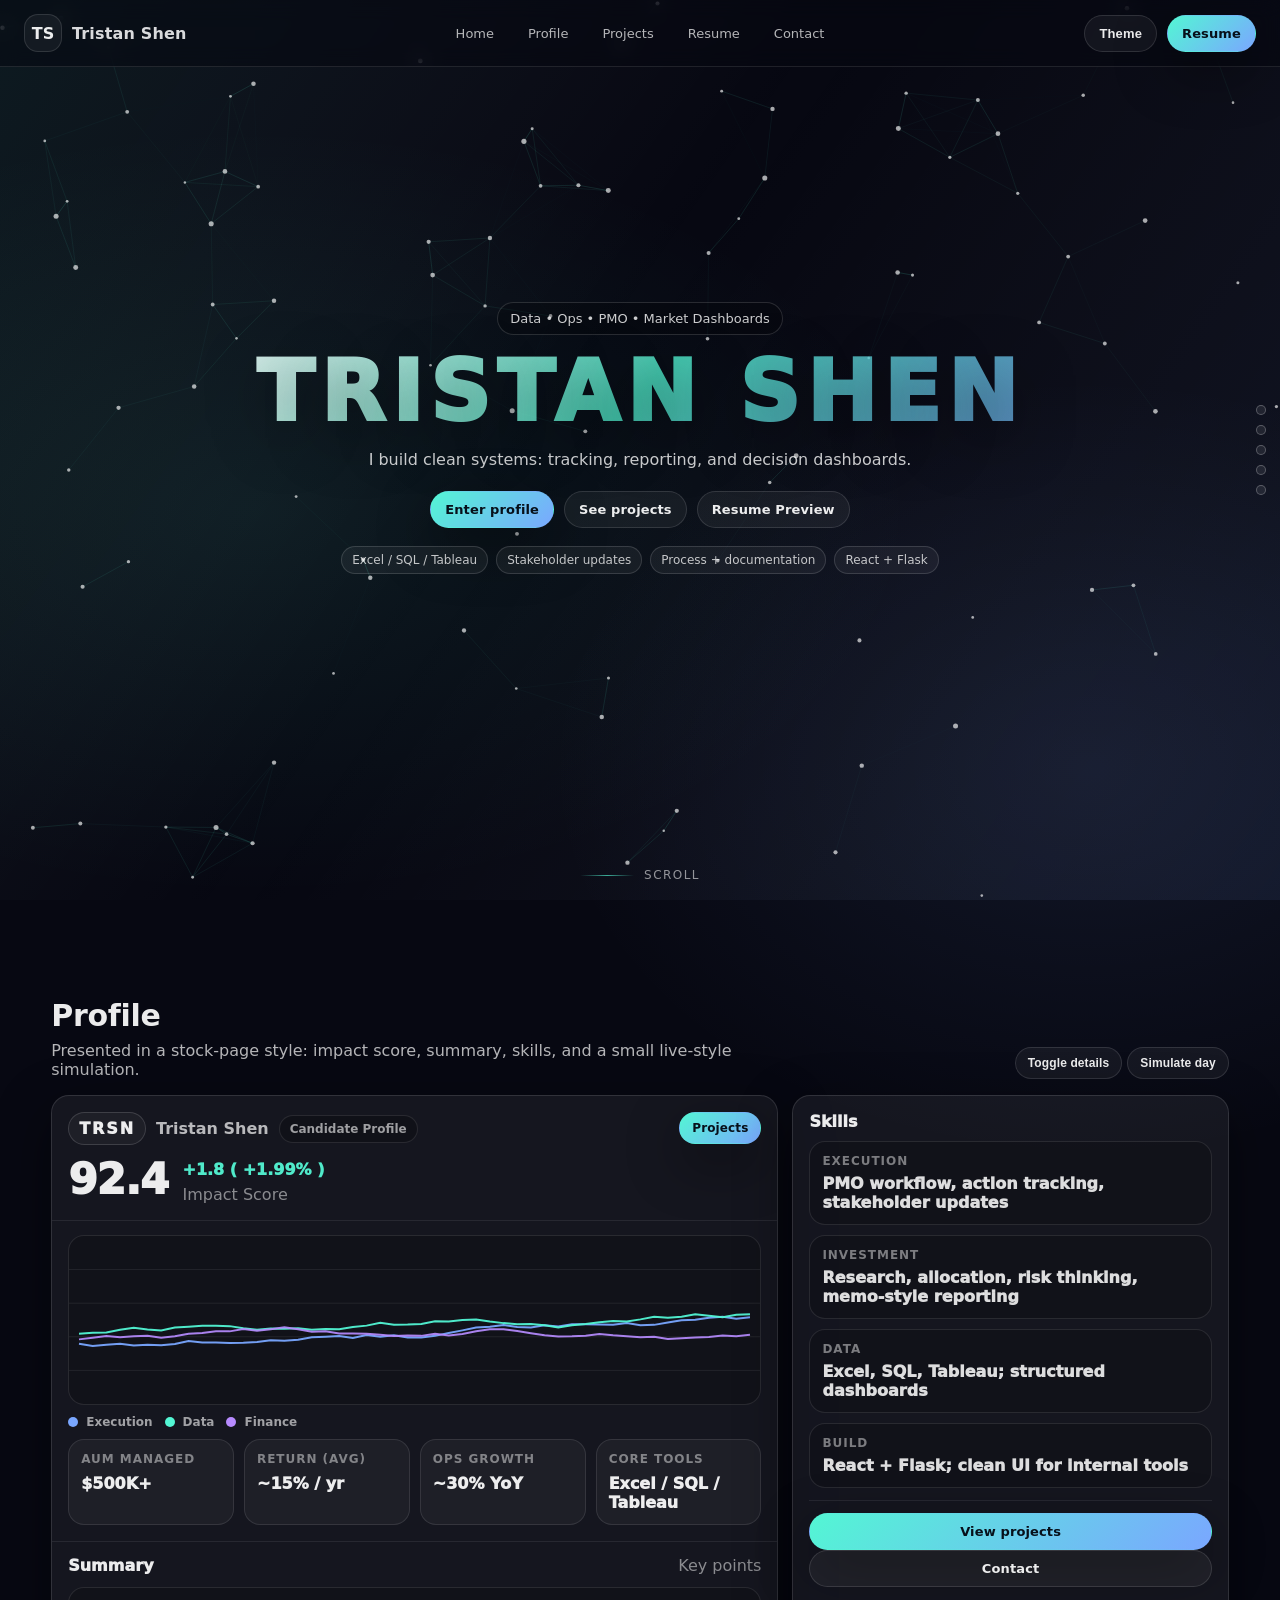
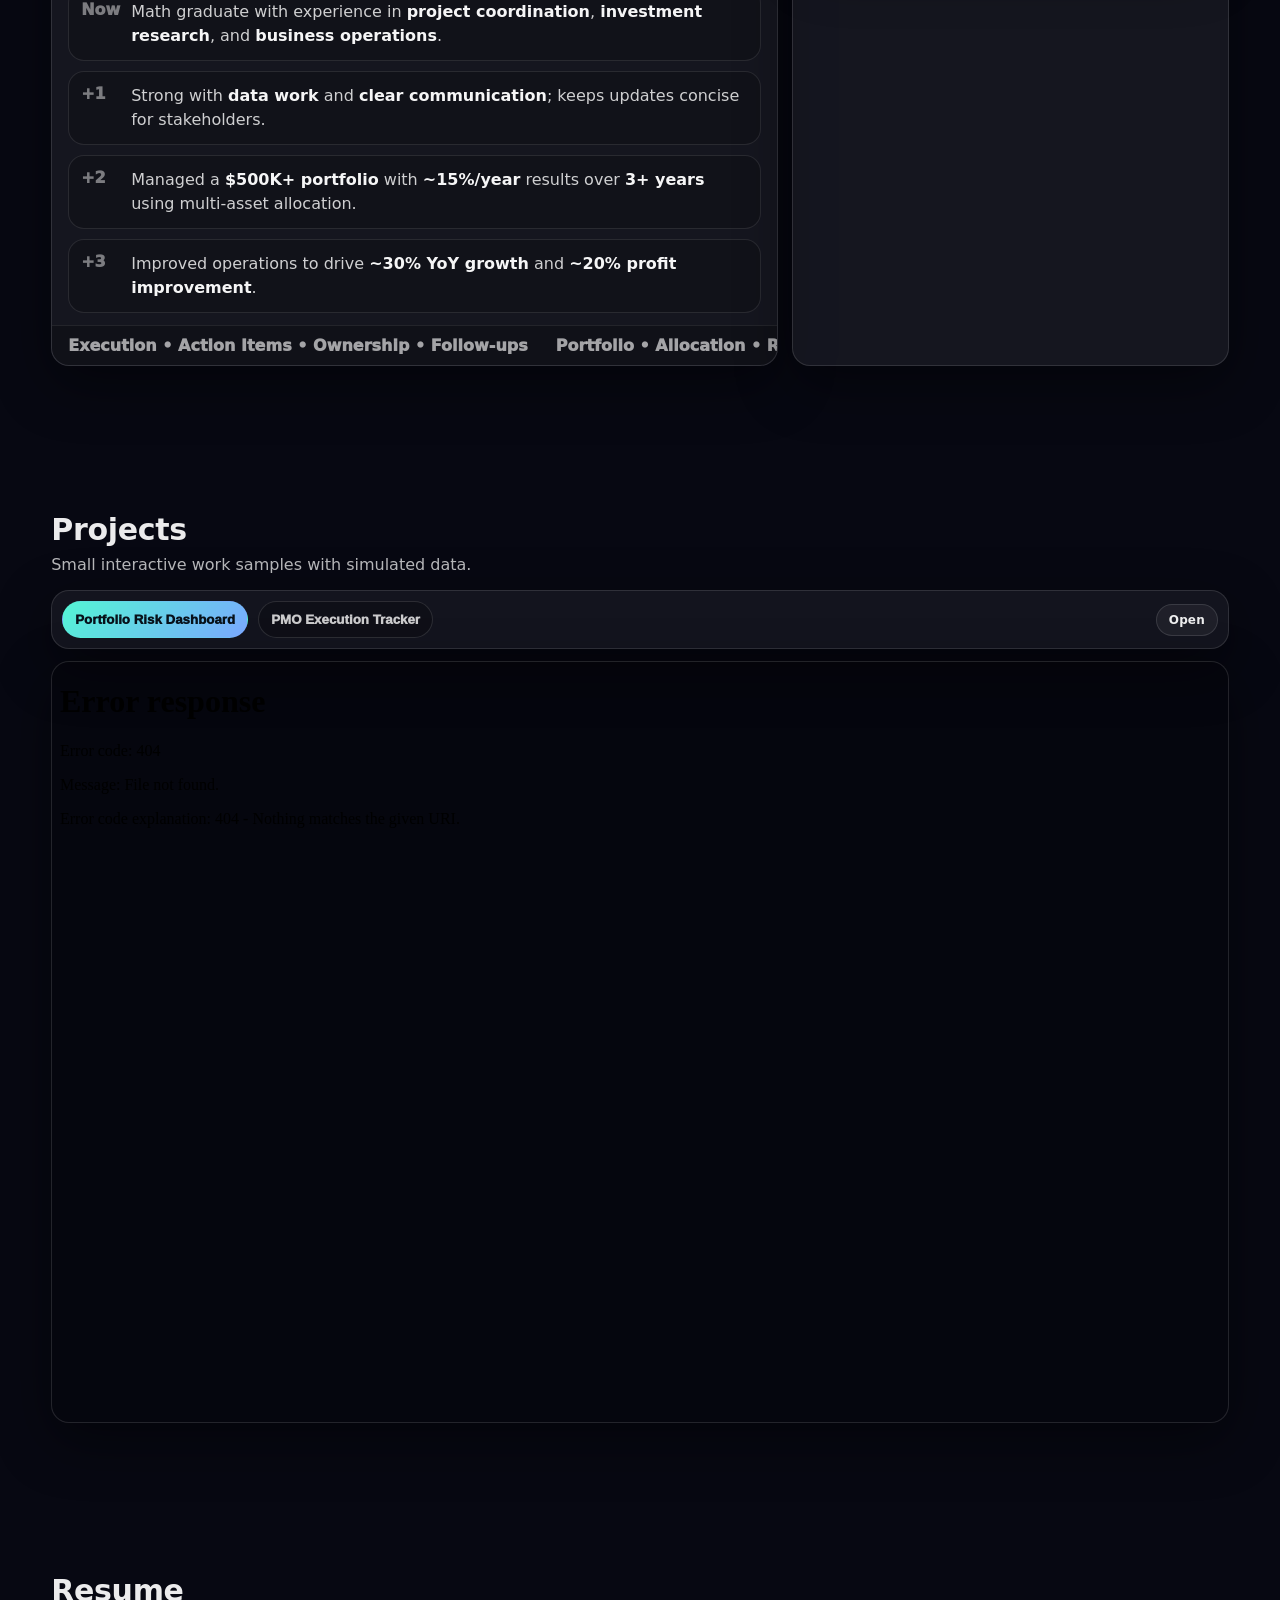
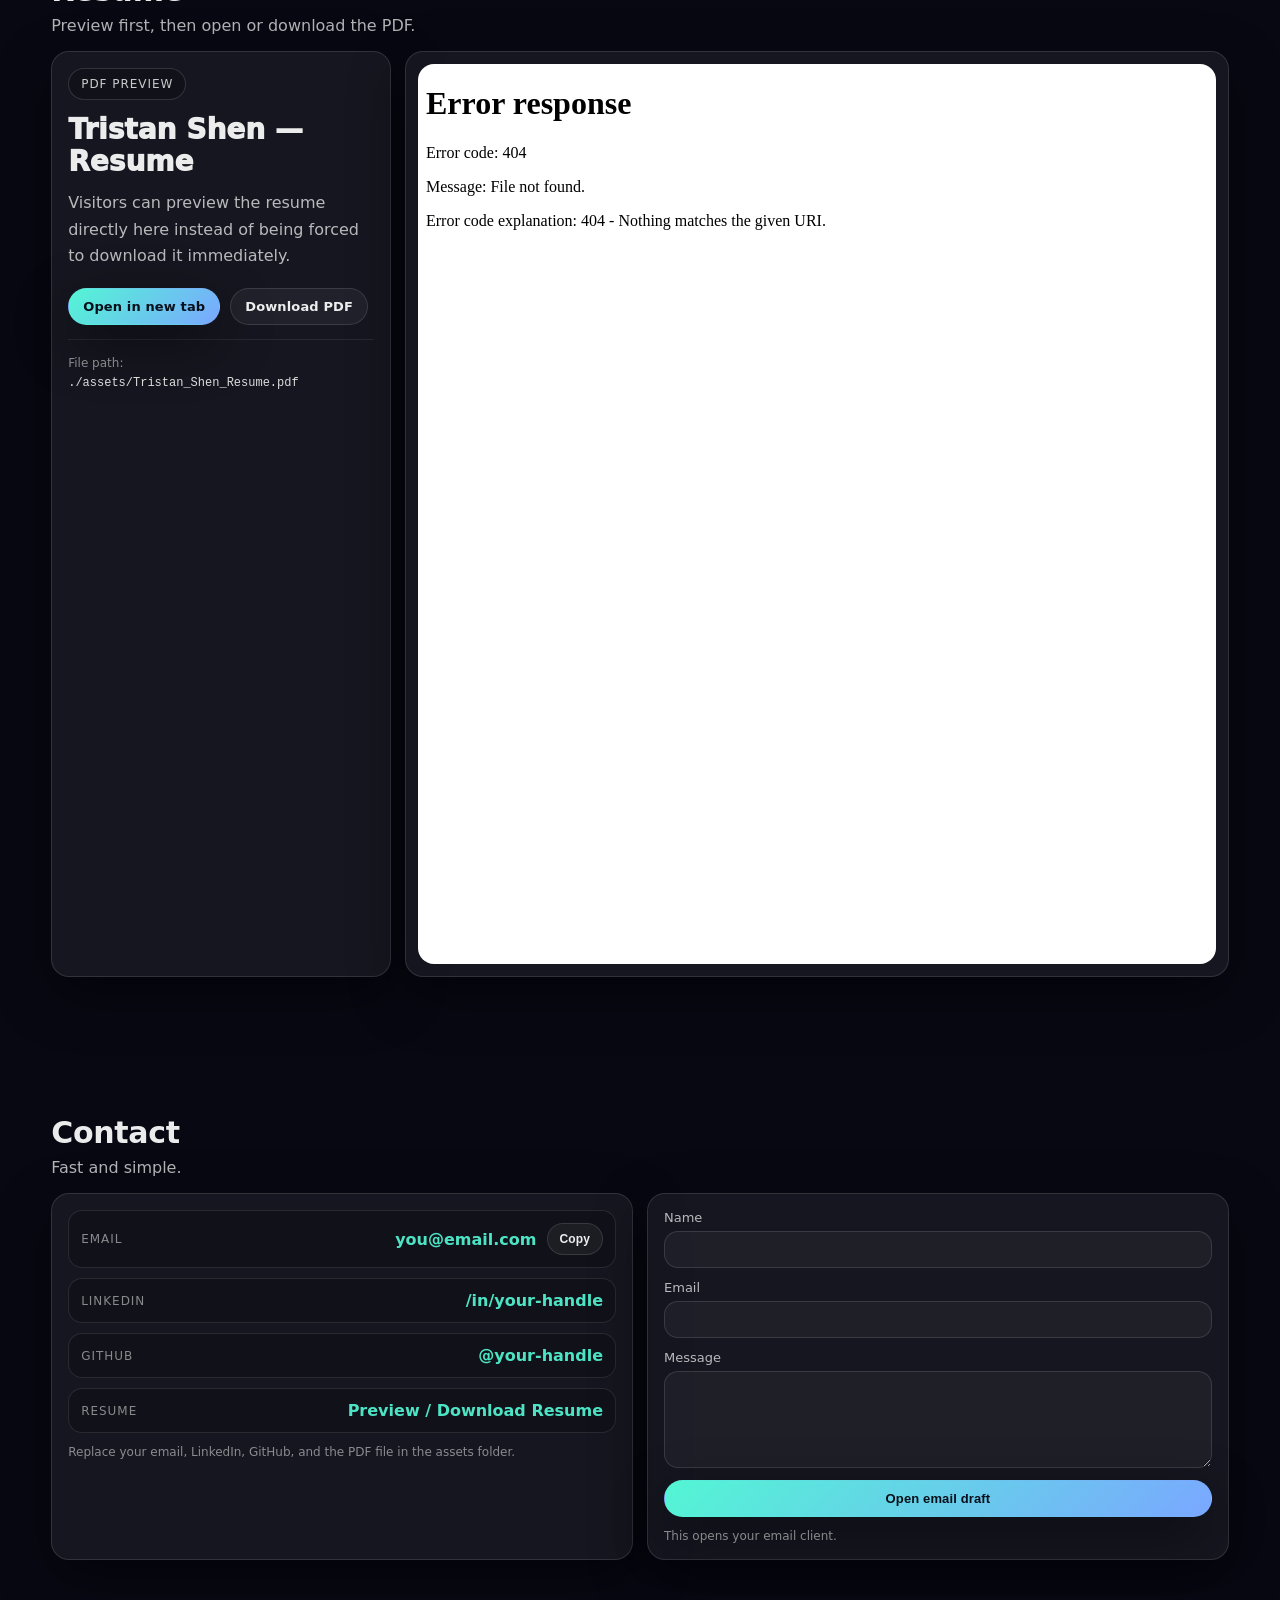
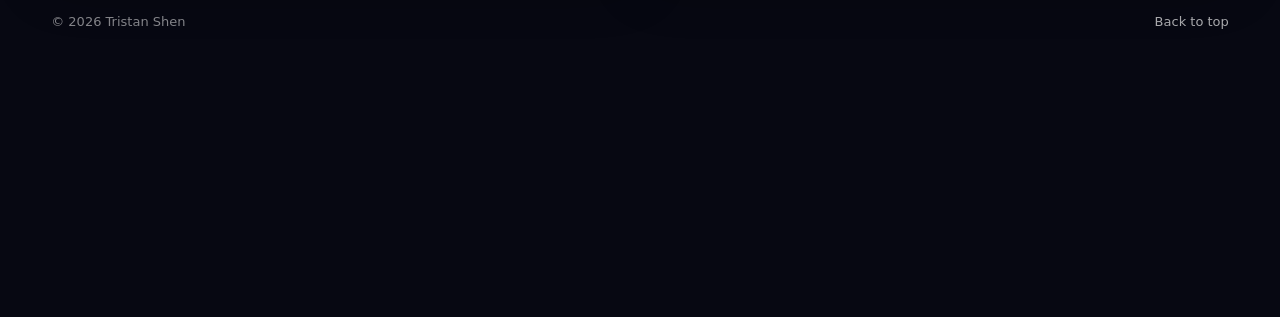
==== index.html @ 5a25eef8 "1" ====
<!doctype html>
<html lang="en">
  <head>
    <meta charset="UTF-8" />
    <meta name="viewport" content="width=device-width,initial-scale=1" />
    <meta
      name="description"
      content="Tristan Shen — Portfolio | Data, Ops, PMO, Market dashboards"
    />
    <title>Tristan Shen — Portfolio</title>
    <link rel="stylesheet" href="./styles.css" />
  </head>

  <body>
    <!-- Top nav -->
    <header class="nav">
      <div class="nav__left">
        <a class="nav__logo" href="#home" aria-label="Home">TS</a>
        <span class="nav__name">Tristan Shen</span>
      </div>

      <nav class="nav__links" aria-label="Primary">
        <a href="#home" class="nav__link">Home</a>
        <a href="#market" class="nav__link">Profile</a>
        <a href="#projects" class="nav__link">Projects</a>
        <a href="#resume" class="nav__link">Resume</a>
        <a href="#contact" class="nav__link">Contact</a>
      </nav>

      <div class="nav__right">
        <button class="btn btn--ghost" id="themeBtn" type="button">Theme</button>
        <a class="btn btn--solid" href="#resume">Resume</a>
      </div>
    </header>

    <!-- Floating page indicator -->
    <div class="pageDots" aria-hidden="true">
      <a class="dot" href="#home" title="Home"></a>
      <a class="dot" href="#market" title="Profile"></a>
      <a class="dot" href="#projects" title="Projects"></a>
      <a class="dot" href="#resume" title="Resume"></a>
      <a class="dot" href="#contact" title="Contact"></a>
    </div>

    <main>
      <!-- PAGE 1: Landing -->
      <section id="home" class="page page--hero">
        <canvas id="bg" class="bg" aria-hidden="true"></canvas>

        <div class="hero">
          <div class="hero__badge">
            Data • Ops • PMO • Market Dashboards
          </div>

          <h1 class="hero__title">
            TRISTAN SHEN
          </h1>

          <p class="hero__sub">
            I build clean systems: tracking, reporting, and decision dashboards.
          </p>

          <div class="hero__actions">
            <a class="btn btn--solid" href="#market">Enter profile</a>
            <a class="btn btn--ghost" href="#projects">See projects</a>
            <a class="btn btn--ghost" href="#resume">Resume Preview</a>
          </div>

          <div class="hero__chips">
            <span class="chip">Excel / SQL / Tableau</span>
            <span class="chip">Stakeholder updates</span>
            <span class="chip">Process + documentation</span>
            <span class="chip">React + Flask</span>
          </div>
        </div>

        <div class="scrollHint" aria-hidden="true">
          <span class="scrollHint__line"></span>
          <span class="scrollHint__text">Scroll</span>
        </div>
      </section>

      <!-- PAGE 2: Stock-style Profile -->
      <section id="market" class="page page--profile">
        <div class="container">
          <div class="pageHead">
            <div>
              <h2 class="pageHead__title">Profile</h2>
              <p class="pageHead__desc">
                Presented in a stock-page style: impact score, summary, skills, and a small live-style simulation.
              </p>
            </div>

            <div class="marketActions">
              <button class="btn btn--ghost btn--sm" id="toggleDetailsBtn" type="button">Toggle details</button>
              <button class="btn btn--ghost btn--sm" id="simulateBtn" type="button">Simulate day</button>
            </div>
          </div>

          <div class="quoteGrid">
            <!-- Left: quote block -->
            <div class="card panelLike">
              <div class="quoteHeader">
                <div>
                  <div class="tickerLine">
                    <span class="ticker">TRSN</span>
                    <span class="tickerName">Tristan Shen</span>
                    <span class="pill pill--soft">Candidate Profile</span>
                  </div>

                  <div class="priceRow">
                    <div class="priceMain" id="impactScore">92.4</div>
                    <div class="priceMeta">
                      <div class="chg good" id="impactChg">+1.8 ( +1.99% )</div>
                      <div class="muted2">Impact Score</div>
                    </div>
                  </div>
                </div>

                <div class="quoteActions">
                  <a class="btn btn--solid btn--sm" href="#projects">Projects</a>
                </div>
              </div>

              <div class="sparkWrap">
                <canvas id="spark" class="spark" aria-label="Impact chart"></canvas>
                <div class="sparkLegend">
                  <div class="legItem"><span class="legendDot dotA"></span> Execution</div>
                  <div class="legItem"><span class="legendDot dotB"></span> Data</div>
                  <div class="legItem"><span class="legendDot dotC"></span> Finance</div>
                </div>
              </div>

              <div class="fundGrid">
                <div class="fund">
                  <div class="fundK">AUM Managed</div>
                  <div class="fundV">$500K+</div>
                </div>
                <div class="fund">
                  <div class="fundK">Return (avg)</div>
                  <div class="fundV">~15% / yr</div>
                </div>
                <div class="fund">
                  <div class="fundK">Ops Growth</div>
                  <div class="fundV">~30% YoY</div>
                </div>
                <div class="fund">
                  <div class="fundK">Core Tools</div>
                  <div class="fundV">Excel / SQL / Tableau</div>
                </div>
              </div>

              <div class="newsBlock">
                <div class="newsTop">
                  <div class="newsTitle">Summary</div>
                  <div class="muted2">Key points</div>
                </div>

                <div class="newsList">
                  <div class="newsItem">
                    <div class="newsTime">Now</div>
                    <div class="newsText">
                      Math graduate with experience in <strong>project coordination</strong>, <strong>investment research</strong>,
                      and <strong>business operations</strong>.
                    </div>
                  </div>

                  <div class="newsItem">
                    <div class="newsTime">+1</div>
                    <div class="newsText">
                      Strong with <strong>data work</strong> and <strong>clear communication</strong>; keeps updates concise for stakeholders.
                    </div>
                  </div>

                  <div class="newsItem">
                    <div class="newsTime">+2</div>
                    <div class="newsText">
                      Managed a <strong>$500K+ portfolio</strong> with <strong>~15%/year</strong> results over <strong>3+ years</strong>
                      using multi-asset allocation.
                    </div>
                  </div>

                  <div class="newsItem">
                    <div class="newsTime">+3</div>
                    <div class="newsText">
                      Improved operations to drive <strong>~30% YoY growth</strong> and <strong>~20% profit improvement</strong>.
                    </div>
                  </div>
                </div>

                <div id="detailBox" class="detailBox">
                  <div class="detailTitle">Details</div>
                  <ul class="bullets">
                    <li>PMO: agendas, action items (owner + due date), follow-ups, milestone tracking.</li>
                    <li>Investment: reports + trend analysis, strategy execution, risk management.</li>
                    <li>Data: Excel/SQL/Tableau for clean reporting and decision support.</li>
                    <li>Tech: React + Flask dashboards with internal-tool UX patterns.</li>
                  </ul>
                </div>
              </div>

              <div class="tickerTape" aria-hidden="true">
                <div class="tape">
                  <span>Execution • Action Items • Ownership • Follow-ups</span>
                  <span>Portfolio • Allocation • Risk • Process</span>
                  <span>Excel • SQL • Tableau • Dashboards</span>
                  <span>Stakeholders • Clarity • Documentation</span>
                  <span>React • Flask • Internal Tools</span>
                </div>
              </div>
            </div>

            <!-- Right: skills -->
            <div class="card panelSide">
              <div class="sideTitle">Skills</div>

              <div class="skillCard">
                <div class="sideK">Execution</div>
                <div class="sideV">PMO workflow, action tracking, stakeholder updates</div>
              </div>

              <div class="skillCard">
                <div class="sideK">Investment</div>
                <div class="sideV">Research, allocation, risk thinking, memo-style reporting</div>
              </div>

              <div class="skillCard">
                <div class="sideK">Data</div>
                <div class="sideV">Excel, SQL, Tableau; structured dashboards</div>
              </div>

              <div class="skillCard">
                <div class="sideK">Build</div>
                <div class="sideV">React + Flask; clean UI for internal tools</div>
              </div>

              <div class="sideDivider"></div>

              <a class="btn btn--solid w100" href="#projects">View projects</a>
              <a class="btn btn--ghost w100" href="#contact">Contact</a>
            </div>
          </div>
        </div>
      </section>

      <!-- PAGE 3: Projects with old tab iframe style -->
      <section id="projects" class="page page--projects">
        <div class="container">
          <div class="pageHead">
            <div>
              <h2 class="pageHead__title">Projects</h2>
              <p class="pageHead__desc">
                Small interactive work samples with simulated data.
              </p>
            </div>
          </div>

          <div class="projTabs">
            <button class="tab is-active" data-src="./projects/risk-dashboard/index.html" type="button">
              Portfolio Risk Dashboard
            </button>

            <button class="tab" data-src="./projects/Pmo-tracker/index.html" type="button">
              PMO Execution Tracker
            </button>

            <div class="projRight">
              <a
                class="btn btn--ghost btn--sm"
                id="openNewBtn"
                href="./projects/risk-dashboard/index.html"
                target="_blank"
                rel="noreferrer"
              >Open</a>
            </div>
          </div>

          <div class="projFrameWrap">
            <iframe
              id="projFrame"
              title="Project Preview"
              src="./projects/risk-dashboard/index.html"
              loading="lazy"
            ></iframe>
          </div>
        </div>
      </section>

      <!-- PAGE 4: Resume -->
      <section id="resume" class="page page--resume">
        <div class="container">
          <div class="pageHead">
            <div>
              <h2 class="pageHead__title">Resume</h2>
              <p class="pageHead__desc">
                Preview first, then open or download the PDF.
              </p>
            </div>
          </div>

          <div class="resumeGrid">
            <div class="card resumeIntro">
              <div class="resumeBadge">PDF Preview</div>
              <h3 class="resumeTitle">Tristan Shen — Resume</h3>
              <p class="resumeText">
                Visitors can preview the resume directly here instead of being forced to download it immediately.
              </p>

              <div class="resumeActions">
                <a class="btn btn--solid" href="./assets/Tristan_Shen_Resume.pdf" target="_blank" rel="noreferrer">
                  Open in new tab
                </a>
                <a class="btn btn--ghost" href="./assets/Tristan_Shen_Resume.pdf" download>
                  Download PDF
                </a>
              </div>

              <div class="resumeMeta">
                File path:
                <br />
                <code>./assets/Tristan_Shen_Resume.pdf</code>
              </div>
            </div>

            <div class="card resumeViewerCard">
              <iframe
                class="resumeViewer"
                src="./assets/Tristan_Shen_Resume.pdf"
                title="Resume Preview"
              ></iframe>
            </div>
          </div>
        </div>
      </section>

      <!-- PAGE 5: Contact -->
      <section id="contact" class="page page--contact">
        <div class="container">
          <div class="pageHead">
            <div>
              <h2 class="pageHead__title">Contact</h2>
              <p class="pageHead__desc">Fast and simple.</p>
            </div>
          </div>

          <div class="contactGrid">
            <div class="card contactCard">
              <div class="contactRow">
                <div class="contactKey">Email</div>
                <div class="contactValWrap">
                  <a class="contactVal" id="emailLink" href="mailto:you@email.com">you@email.com</a>
                  <button class="btn btn--ghost btn--sm" id="copyEmailBtn" type="button">Copy</button>
                </div>
              </div>

              <div class="contactRow">
                <div class="contactKey">LinkedIn</div>
                <a class="contactVal" href="https://www.linkedin.com/in/your-handle" target="_blank" rel="noopener">/in/your-handle</a>
              </div>

              <div class="contactRow">
                <div class="contactKey">GitHub</div>
                <a class="contactVal" href="https://github.com/your-handle" target="_blank" rel="noopener">@your-handle</a>
              </div>

              <div class="contactRow">
                <div class="contactKey">Resume</div>
                <a class="contactVal" href="#resume">Preview / Download Resume</a>
              </div>

              <div class="contactHint">
                Replace your email, LinkedIn, GitHub, and the PDF file in the assets folder.
              </div>
            </div>

            <div class="card contactCard">
              <form class="form" id="contactForm">
                <label class="label">
                  Name
                  <input class="input" id="c_name" name="name" autocomplete="name" required />
                </label>

                <label class="label">
                  Email
                  <input class="input" id="c_email" name="email" type="email" autocomplete="email" required />
                </label>

                <label class="label">
                  Message
                  <textarea class="input" id="c_msg" name="message" rows="5" required></textarea>
                </label>

                <button class="btn btn--solid" type="submit">Open email draft</button>
                <div class="fine">This opens your email client.</div>
              </form>
            </div>
          </div>

          <footer class="footer">
            <div>© <span id="year"></span> Tristan Shen</div>
            <a href="#home" class="footerLink">Back to top</a>
          </footer>
        </div>
      </section>
    </main>

    <script src="./script.js"></script>
  </body>
</html>
---- styles.css ----
:root{
  --bg:#070812;
  --panel:rgba(255,255,255,.06);
  --panel2:rgba(255,255,255,.045);
  --border:rgba(255,255,255,.12);
  --text:rgba(255,255,255,.92);
  --muted:rgba(255,255,255,.70);
  --muted2:rgba(255,255,255,.50);

  --a:#53f6d4;
  --a2:#7aa7ff;
  --warn:#ffcc66;
  --good:#53f6d4;
  --bad:#ff8c8c;

  --shadow: 0 18px 55px rgba(0,0,0,.45);
  --r: 18px;
}

*{ box-sizing:border-box; }
html{ scroll-behavior:smooth; }

body{
  margin:0;
  font-family: ui-sans-serif, system-ui, -apple-system, Segoe UI, Roboto, Helvetica, Arial;
  color:var(--text);
  background:
    radial-gradient(1200px 700px at 20% 10%, rgba(83,246,212,.08), transparent 55%),
    radial-gradient(900px 650px at 85% 15%, rgba(122,167,255,.09), transparent 60%),
    var(--bg);
}

.container{ width:min(1180px,92%); margin:0 auto; }
.muted{ color:var(--muted); }
.muted2{ color:var(--muted2); }
.w100{ width:100%; }

code{
  font-family: ui-monospace, SFMono-Regular, Menlo, Monaco, Consolas, "Liberation Mono", monospace;
  color: rgba(255,255,255,.85);
}

/* Nav */
.nav{
  position:fixed;
  top:0; left:0; right:0;
  z-index:100;
  background: rgba(7,8,18,.55);
  border-bottom:1px solid rgba(255,255,255,.10);
  backdrop-filter: blur(10px);
  padding: 12px 18px;
  display:flex;
  align-items:center;
  justify-content:space-between;
  gap:14px;
}

@media (min-width: 980px){
  .nav{ padding:14px 24px; }
}

.nav__left{
  display:flex;
  align-items:center;
  gap:10px;
  min-width:220px;
}

.nav__logo{
  width:38px;
  height:38px;
  border-radius:14px;
  display:grid;
  place-items:center;
  text-decoration:none;
  color:var(--text);
  border:1px solid var(--border);
  background: rgba(255,255,255,.05);
  font-weight:900;
}

.nav__name{
  font-weight:800;
  letter-spacing:.01em;
  color:rgba(255,255,255,.85);
}

.nav__links{
  display:none;
  gap:14px;
}

@media (min-width: 980px){
  .nav__links{ display:flex; }
}

.nav__link{
  text-decoration:none;
  font-size:13px;
  color:var(--muted);
  padding:8px 10px;
  border-radius:999px;
}

.nav__link:hover{
  background: rgba(255,255,255,.06);
  color:var(--text);
}

.nav__right{
  display:flex;
  align-items:center;
  justify-content:flex-end;
  gap:10px;
  min-width:220px;
}

/* Buttons */
.btn{
  display:inline-flex;
  align-items:center;
  justify-content:center;
  padding:10px 14px;
  border-radius:999px;
  border:1px solid transparent;
  text-decoration:none;
  font-weight:800;
  font-size:13px;
  letter-spacing:.01em;
  cursor:pointer;
}

.btn--solid{
  background: linear-gradient(135deg, var(--a), var(--a2));
  color:#07101a;
  box-shadow: var(--shadow);
}

.btn--solid:hover{ filter: brightness(1.03); }

.btn--ghost{
  background: rgba(255,255,255,.05);
  border:1px solid var(--border);
  color:var(--text);
}

.btn--ghost:hover{ background: rgba(255,255,255,.08); }

.btn--sm{
  padding:8px 12px;
  font-size:12px;
}

.iconBtn{
  width:34px;
  height:34px;
  border-radius:12px;
  border:1px solid var(--border);
  background: rgba(255,255,255,.05);
  color:var(--text);
  cursor:pointer;
}

.iconBtn:hover{ background: rgba(255,255,255,.08); }

/* Floating dots */
.pageDots{
  position:fixed;
  right:14px;
  top:50%;
  transform: translateY(-50%);
  display:flex;
  flex-direction:column;
  gap:10px;
  z-index:90;
}

.dot{
  width:10px;
  height:10px;
  border-radius:999px;
  border:1px solid rgba(255,255,255,.25);
  background: rgba(255,255,255,.08);
  display:block;
  text-decoration:none;
}

.dot:hover{
  background: rgba(83,246,212,.25);
  border-color: rgba(83,246,212,.55);
}

/* Generic page */
.page{
  min-height:100vh;
  padding-top:80px;
}

.card{
  background: var(--panel);
  border:1px solid var(--border);
  border-radius: var(--r);
  box-shadow: var(--shadow);
}

.card__top{
  display:flex;
  align-items:center;
  justify-content:space-between;
  gap:12px;
  padding:16px;
  border-bottom:1px solid rgba(255,255,255,.08);
}

.card__title{ font-weight:900; }
.card__muted{
  color:var(--muted2);
  font-size:12px;
  margin-top:2px;
}

/* HERO */
.page--hero{
  position:relative;
  display:grid;
  place-items:center;
  padding-top:0;
}

.bg{
  position:absolute;
  inset:0;
  width:100%;
  height:100%;
  display:block;
}

.hero{
  position:relative;
  z-index:2;
  width:min(980px, 92%);
  text-align:center;
  padding: 0 0 24px;
}

.hero__badge{
  display:inline-flex;
  padding:8px 12px;
  border-radius:999px;
  border:1px solid rgba(255,255,255,.14);
  background: rgba(0,0,0,.20);
  color: rgba(255,255,255,.80);
  font-size:13px;
}

.hero__title{
  margin:18px 0 0;
  font-size: clamp(46px, 7vw, 84px);
  line-height:0.95;
  letter-spacing:0.08em;
  font-weight:950;
  text-transform:uppercase;
  background: linear-gradient(
    135deg,
    rgba(255,255,255,.95),
    rgba(83,246,212,.80),
    rgba(122,167,255,.75)
  );
  -webkit-background-clip:text;
  background-clip:text;
  color:transparent;
  text-shadow: 0 18px 60px rgba(0,0,0,.35);
}

.hero__sub{
  margin:14px auto 0;
  max-width:60ch;
  color: rgba(255,255,255,.78);
  font-size:16px;
  line-height:1.6;
}

.hero__actions{
  margin-top:18px;
  display:flex;
  justify-content:center;
  gap:10px;
  flex-wrap:wrap;
}

.hero__chips{
  margin-top:18px;
  display:flex;
  justify-content:center;
  gap:8px;
  flex-wrap:wrap;
}

.chip{
  border:1px solid rgba(255,255,255,.14);
  background: rgba(255,255,255,.05);
  color: rgba(255,255,255,.75);
  padding:6px 10px;
  border-radius:999px;
  font-size:12px;
}

.scrollHint{
  position:absolute;
  bottom:18px;
  left:50%;
  transform: translateX(-50%);
  z-index:2;
  display:flex;
  align-items:center;
  gap:10px;
  opacity:.85;
}

.scrollHint__line{
  width:54px;
  height:1px;
  background: linear-gradient(90deg, transparent, rgba(83,246,212,.8), transparent);
  animation: pulse 1.6s ease-in-out infinite;
}

.scrollHint__text{
  font-size:12px;
  color: rgba(255,255,255,.65);
  letter-spacing:.12em;
  text-transform:uppercase;
}

@keyframes pulse{
  0%,100%{ opacity:.35; transform: scaleX(.9); }
  50%{ opacity:1; transform: scaleX(1.15); }
}

/* Page head */
.pageHead{
  display:flex;
  align-items:flex-end;
  justify-content:space-between;
  gap:16px;
  margin:18px 0 16px;
  flex-wrap:wrap;
}

.pageHead__title{
  margin:0;
  font-size:30px;
  letter-spacing:-.01em;
}

.pageHead__desc{
  margin:8px 0 0;
  color:var(--muted);
  max-width:70ch;
}

/* old market/profile section */
.page--profile{
  padding-bottom: 48px;
}

.quoteGrid{
  display:grid;
  grid-template-columns: 1.25fr .75fr;
  gap: 14px;
}

@media (max-width: 980px){
  .quoteGrid{ grid-template-columns: 1fr; }
}

.panelLike{
  overflow:hidden;
}

.panelSide{
  padding:16px;
}

.quoteHeader{
  padding: 16px;
  border-bottom: 1px solid rgba(255,255,255,.08);
  display:flex;
  justify-content:space-between;
  gap: 12px;
  flex-wrap:wrap;
}

.tickerLine{
  display:flex;
  align-items:center;
  gap: 10px;
  flex-wrap:wrap;
}

.ticker{
  font-weight: 990;
  letter-spacing: .12em;
  border: 1px solid rgba(255,255,255,.14);
  background: rgba(255,255,255,.04);
  padding: 6px 10px;
  border-radius: 999px;
}

.tickerName{
  color: rgba(255,255,255,.70);
  font-weight: 900;
}

.pill{
  padding: 6px 10px;
  border-radius: 999px;
  border: 1px solid rgba(255,255,255,.12);
  background: rgba(0,0,0,.20);
  color: rgba(255,255,255,.60);
  font-weight: 900;
  font-size: 12px;
}

.pill--soft{
  border-color: rgba(255,255,255,.10);
}

.priceRow{
  display:flex;
  align-items:flex-end;
  gap: 14px;
  margin-top: 10px;
  flex-wrap:wrap;
}

.priceMain{
  font-size: 42px;
  font-weight: 990;
  letter-spacing: -.02em;
}

.priceMeta{
  display:grid;
  gap: 6px;
}

.chg{
  font-weight: 990;
  font-variant-numeric: tabular-nums;
}

.chg.good{ color: rgba(83,246,212,.95); }
.chg.bad{ color: rgba(255,140,140,.95); }

.sparkWrap{
  padding: 14px 16px 10px;
  display:grid;
  gap: 10px;
}

.spark{
  width: 100%;
  height: 170px;
  border-radius: 16px;
  border: 1px solid rgba(255,255,255,.10);
  background: rgba(0,0,0,.18);
  display:block;
}

.sparkLegend{
  display:flex;
  gap: 12px;
  flex-wrap:wrap;
  color: rgba(255,255,255,.60);
  font-size: 12px;
  font-weight: 900;
}

.legItem{
  display:flex;
  align-items:center;
  gap: 8px;
}

.legendDot{
  width: 10px;
  height: 10px;
  border-radius: 999px;
  display:inline-block;
}

.dotA{ background: var(--a2); }
.dotB{ background: var(--a); }
.dotC{ background: #b78bff; }

.fundGrid{
  padding: 0 16px 16px;
  display:grid;
  grid-template-columns: repeat(4, 1fr);
  gap: 10px;
}

@media (max-width: 980px){
  .fundGrid{ grid-template-columns: 1fr 1fr; }
}

.fund{
  border-radius: 16px;
  border: 1px solid rgba(255,255,255,.10);
  background: rgba(255,255,255,.04);
  padding: 12px;
}

.fundK{
  color: rgba(255,255,255,.45);
  font-size: 12px;
  font-weight: 900;
  text-transform: uppercase;
  letter-spacing:.08em;
}

.fundV{
  margin-top: 8px;
  font-weight: 990;
}

.newsBlock{
  border-top: 1px solid rgba(255,255,255,.08);
  padding: 14px 16px 0;
}

.newsTop{
  display:flex;
  justify-content:space-between;
  gap: 10px;
  flex-wrap:wrap;
}

.newsTitle{
  font-weight: 990;
}

.newsList{
  display:grid;
  gap: 10px;
  margin-top: 12px;
  padding-bottom: 12px;
}

.newsItem{
  display:grid;
  grid-template-columns: 40px 1fr;
  gap: 10px;
  border-radius: 16px;
  border: 1px solid rgba(255,255,255,.10);
  background: rgba(0,0,0,.18);
  padding: 12px;
}

.newsTime{
  color: rgba(255,255,255,.45);
  font-weight: 990;
  font-variant-numeric: tabular-nums;
}

.newsText{
  color: rgba(255,255,255,.80);
  line-height: 1.5;
}

.newsText strong{ color: rgba(255,255,255,.96); }

.detailBox{
  display:none;
  margin: 0 0 12px;
  border-radius: 16px;
  border: 1px solid rgba(255,255,255,.10);
  background: rgba(255,255,255,.04);
  padding: 12px;
}

.detailBox.is-open{ display:block; }

.detailTitle{
  font-weight: 990;
  margin-bottom: 8px;
}

.bullets{
  margin: 0;
  padding-left: 18px;
}

.bullets li{
  margin: 8px 0;
  line-height: 1.45;
}

.tickerTape{
  border-top: 1px solid rgba(255,255,255,.08);
  background: rgba(0,0,0,.24);
  overflow:hidden;
}

.tape{
  display:flex;
  gap: 28px;
  white-space:nowrap;
  padding: 10px 16px;
  font-weight: 990;
  color: rgba(255,255,255,.62);
  animation: scroll 18s linear infinite;
}

@keyframes scroll{
  0%{ transform: translateX(0); }
  100%{ transform: translateX(-45%); }
}

/* skills side */
.sideTitle{
  font-weight: 990;
  margin-bottom: 10px;
}

.skillCard{
  border-radius: 16px;
  border: 1px solid rgba(255,255,255,.10);
  background: rgba(0,0,0,.18);
  padding: 12px;
  display:grid;
  gap: 6px;
  margin-bottom: 10px;
}

.sideK{
  color: rgba(255,255,255,.45);
  font-size: 12px;
  font-weight: 900;
  text-transform: uppercase;
  letter-spacing:.08em;
}

.sideV{
  font-weight: 950;
  color: rgba(255,255,255,.86);
}

.sideDivider{
  height: 1px;
  background: rgba(255,255,255,.08);
  margin: 12px 0;
}

/* old projects section */
.page--projects{
  padding-bottom: 52px;
}

.projTabs{
  display:flex;
  align-items:center;
  gap: 10px;
  flex-wrap:wrap;
  border-radius: var(--r);
  border: 1px solid rgba(255,255,255,.12);
  background: rgba(255,255,255,.05);
  box-shadow: var(--shadow);
  padding: 10px;
}

.tab{
  border: 1px solid rgba(255,255,255,.12);
  background: rgba(0,0,0,.22);
  color: rgba(255,255,255,.78);
  padding: 10px 12px;
  border-radius: 999px;
  font-weight: 990;
  cursor:pointer;
}

.tab:hover{ background: rgba(255,255,255,.06); }

.tab.is-active{
  background: linear-gradient(135deg, var(--a), var(--a2));
  color: #07111a;
  border-color: transparent;
}

.projRight{
  margin-left: auto;
}

.projFrameWrap{
  margin-top: 12px;
  border-radius: var(--r);
  border: 1px solid rgba(255,255,255,.12);
  background: rgba(0,0,0,.20);
  box-shadow: var(--shadow);
  overflow:hidden;
}

#projFrame{
  width: 100%;
  height: 760px;
  border: 0;
  display:block;
  background: transparent;
}

/* Resume */
.resumeGrid{
  display:grid;
  grid-template-columns: 340px 1fr;
  gap:14px;
  padding-bottom:40px;
}

@media (max-width: 980px){
  .resumeGrid{ grid-template-columns:1fr; }
}

.resumeIntro{
  padding:16px;
}

.resumeBadge{
  display:inline-flex;
  padding:8px 12px;
  border-radius:999px;
  border:1px solid rgba(255,255,255,.14);
  background: rgba(0,0,0,.18);
  color: rgba(255,255,255,.78);
  font-size:12px;
  letter-spacing:.08em;
  text-transform:uppercase;
}

.resumeTitle{
  margin:14px 0 0;
  font-size:28px;
  line-height:1.15;
  font-weight:950;
}

.resumeText{
  margin:12px 0 0;
  color:var(--muted);
  line-height:1.65;
}

.resumeActions{
  margin-top:18px;
  display:flex;
  flex-wrap:wrap;
  gap:10px;
}

.resumeMeta{
  margin-top:14px;
  padding-top:14px;
  border-top:1px solid rgba(255,255,255,.08);
  color:var(--muted2);
  font-size:12px;
  line-height:1.6;
}

.resumeViewerCard{
  padding:12px;
}

.resumeViewer{
  width:100%;
  height:900px;
  border:0;
  border-radius:16px;
  background:#fff;
  display:block;
}

@media (max-width: 980px){
  .resumeViewer{ height:700px; }
}

@media (max-width: 640px){
  .resumeViewer{ height:560px; }
}

/* Contact */
.contactGrid{
  display:grid;
  grid-template-columns: 1fr 1fr;
  gap:14px;
  padding-bottom:40px;
}

@media (max-width: 980px){
  .contactGrid{ grid-template-columns:1fr; }
}

.contactCard{ padding:16px; }

.contactRow{
  display:flex;
  justify-content:space-between;
  gap:12px;
  padding:12px;
  border-radius:14px;
  border:1px solid rgba(255,255,255,.10);
  background: rgba(0,0,0,.18);
  margin-bottom:10px;
  align-items:center;
  flex-wrap:wrap;
}

.contactKey{
  color:var(--muted2);
  font-size:12px;
  letter-spacing:.08em;
  text-transform:uppercase;
}

.contactVal{
  color: rgba(83,246,212,.92);
  text-decoration:none;
  font-weight:900;
}

.contactVal:hover{
  text-decoration:underline;
  text-underline-offset:4px;
}

.contactValWrap{
  display:flex;
  gap:10px;
  align-items:center;
  flex-wrap:wrap;
}

.contactHint{
  margin-top:12px;
  color:var(--muted2);
  font-size:12px;
}

.form{
  display:grid;
  gap:12px;
}

.label{
  display:grid;
  gap:6px;
  color:var(--muted);
  font-size:13px;
}

.input{
  width:100%;
  padding:10px 12px;
  border-radius:14px;
  border:1px solid rgba(255,255,255,.12);
  background: rgba(255,255,255,.04);
  color: rgba(255,255,255,.92);
  outline:none;
}

.input:focus{
  border-color: rgba(83,246,212,.55);
  box-shadow: 0 0 0 3px rgba(83,246,212,.14);
}

.fine{
  color:var(--muted2);
  font-size:12px;
}

/* Footer */
.footer{
  margin-top:14px;
  display:flex;
  align-items:center;
  justify-content:space-between;
  gap:12px;
  color:var(--muted2);
  font-size:13px;
  padding-bottom:28px;
}

.footerLink{
  color: rgba(255,255,255,.65);
  text-decoration:none;
}

.footerLink:hover{
  color: rgba(255,255,255,.9);
  text-decoration:underline;
  text-underline-offset:4px;
}

/* Accessibility */
@media (prefers-reduced-motion: reduce){
  *{ scroll-behavior:auto; }
  .scrollHint__line{ animation:none; }
  .tape{ animation:none; }
}
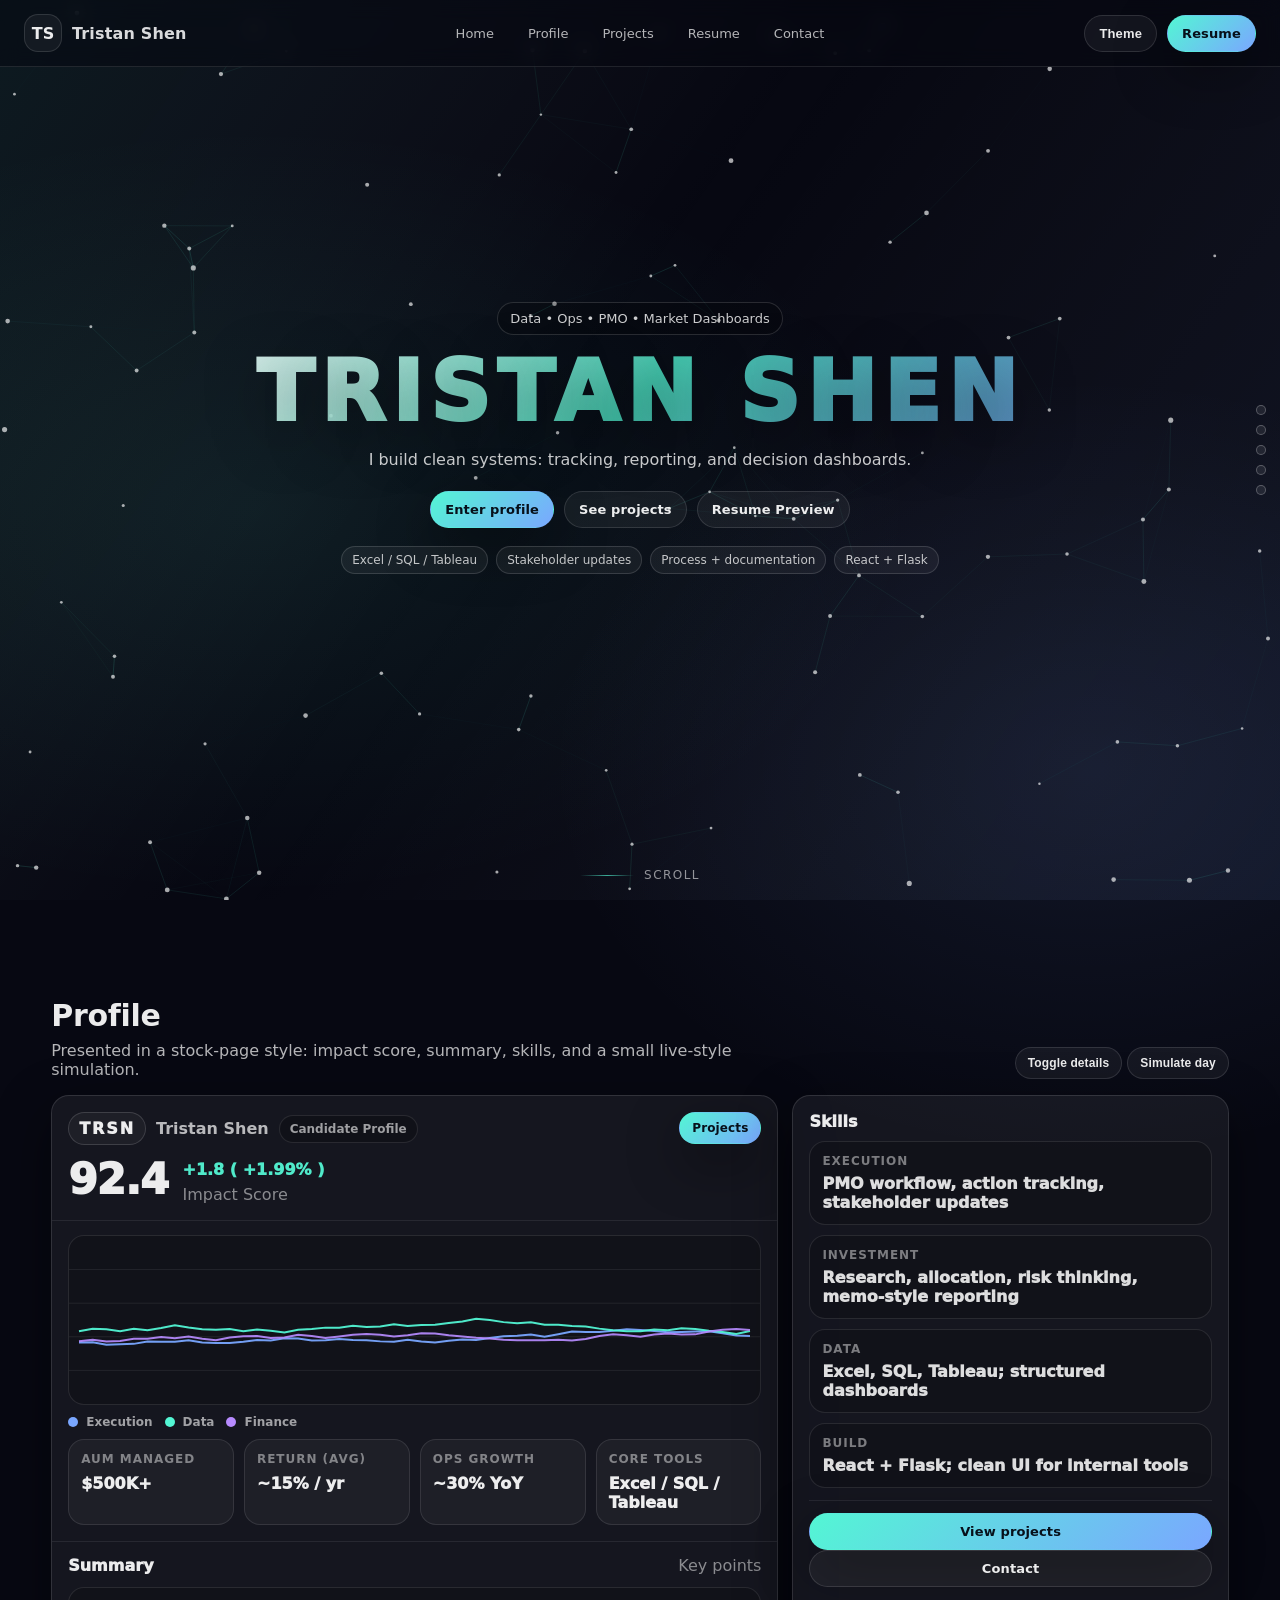
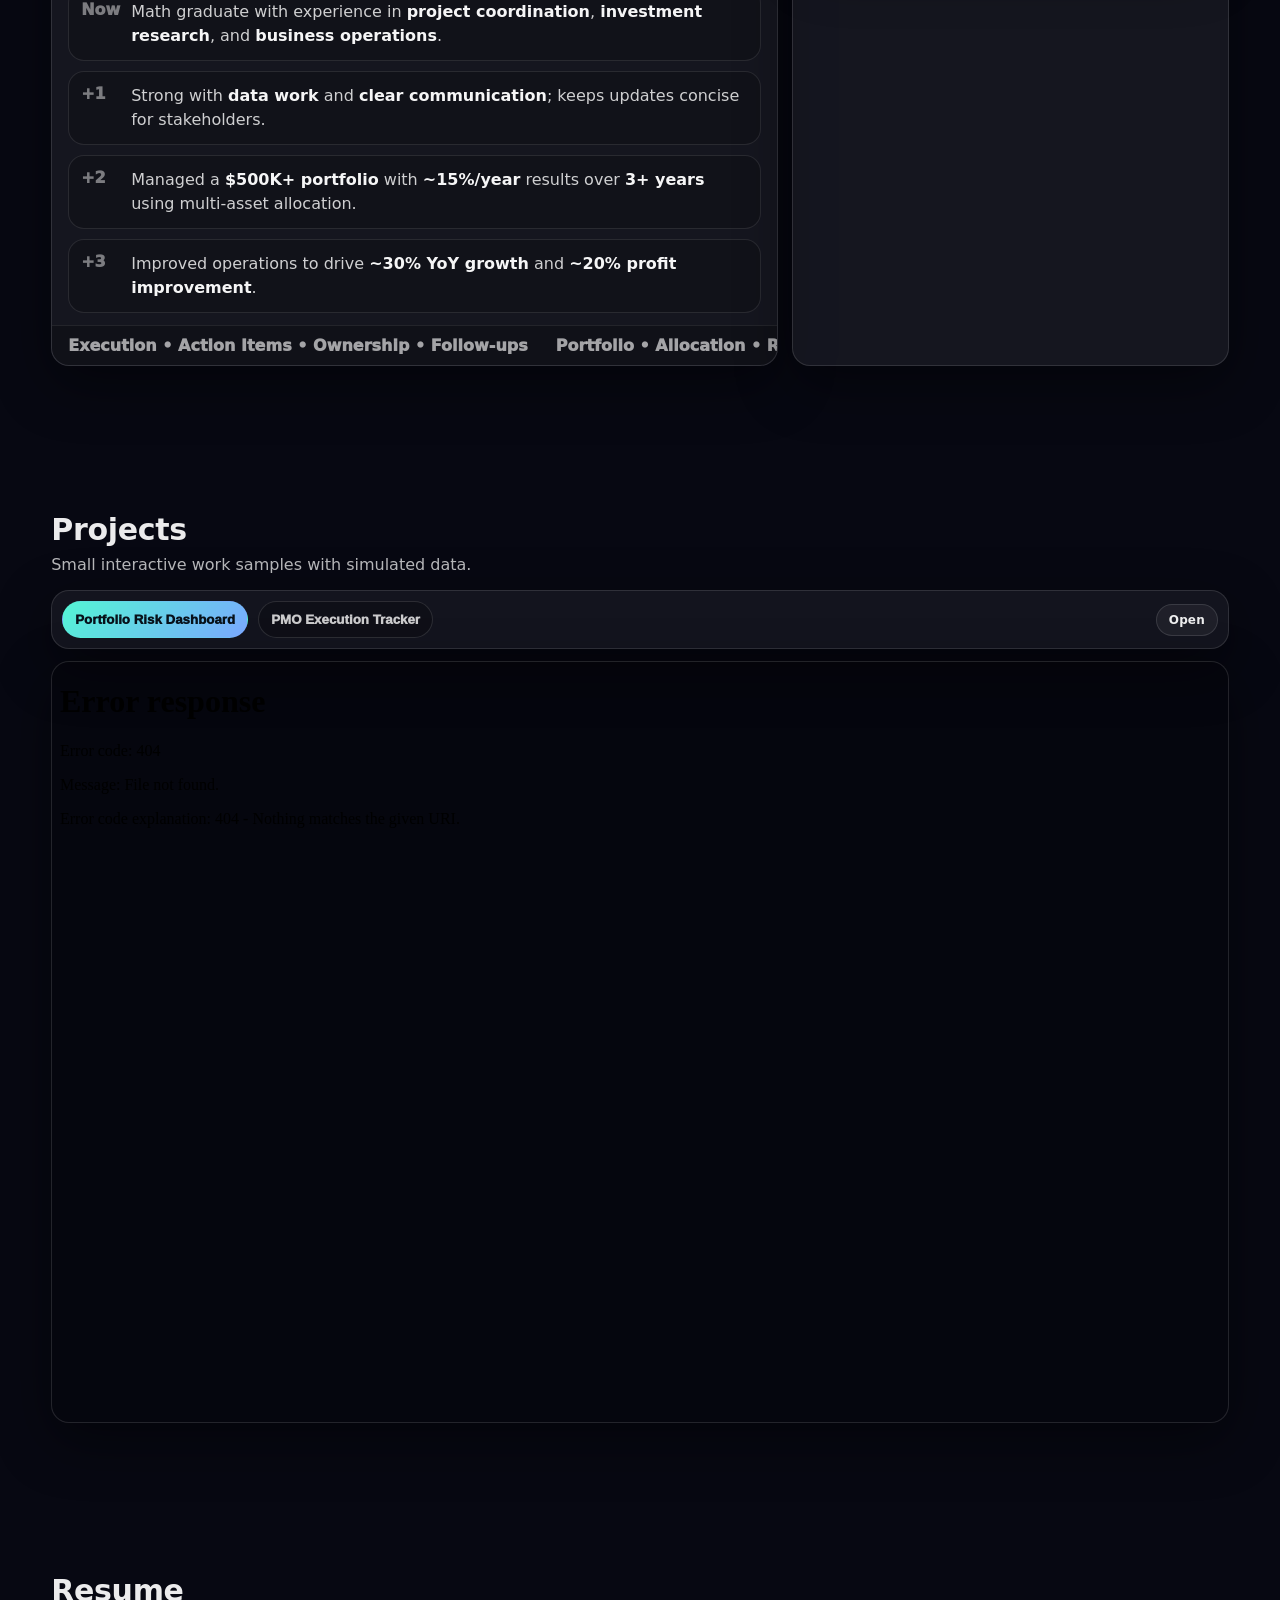
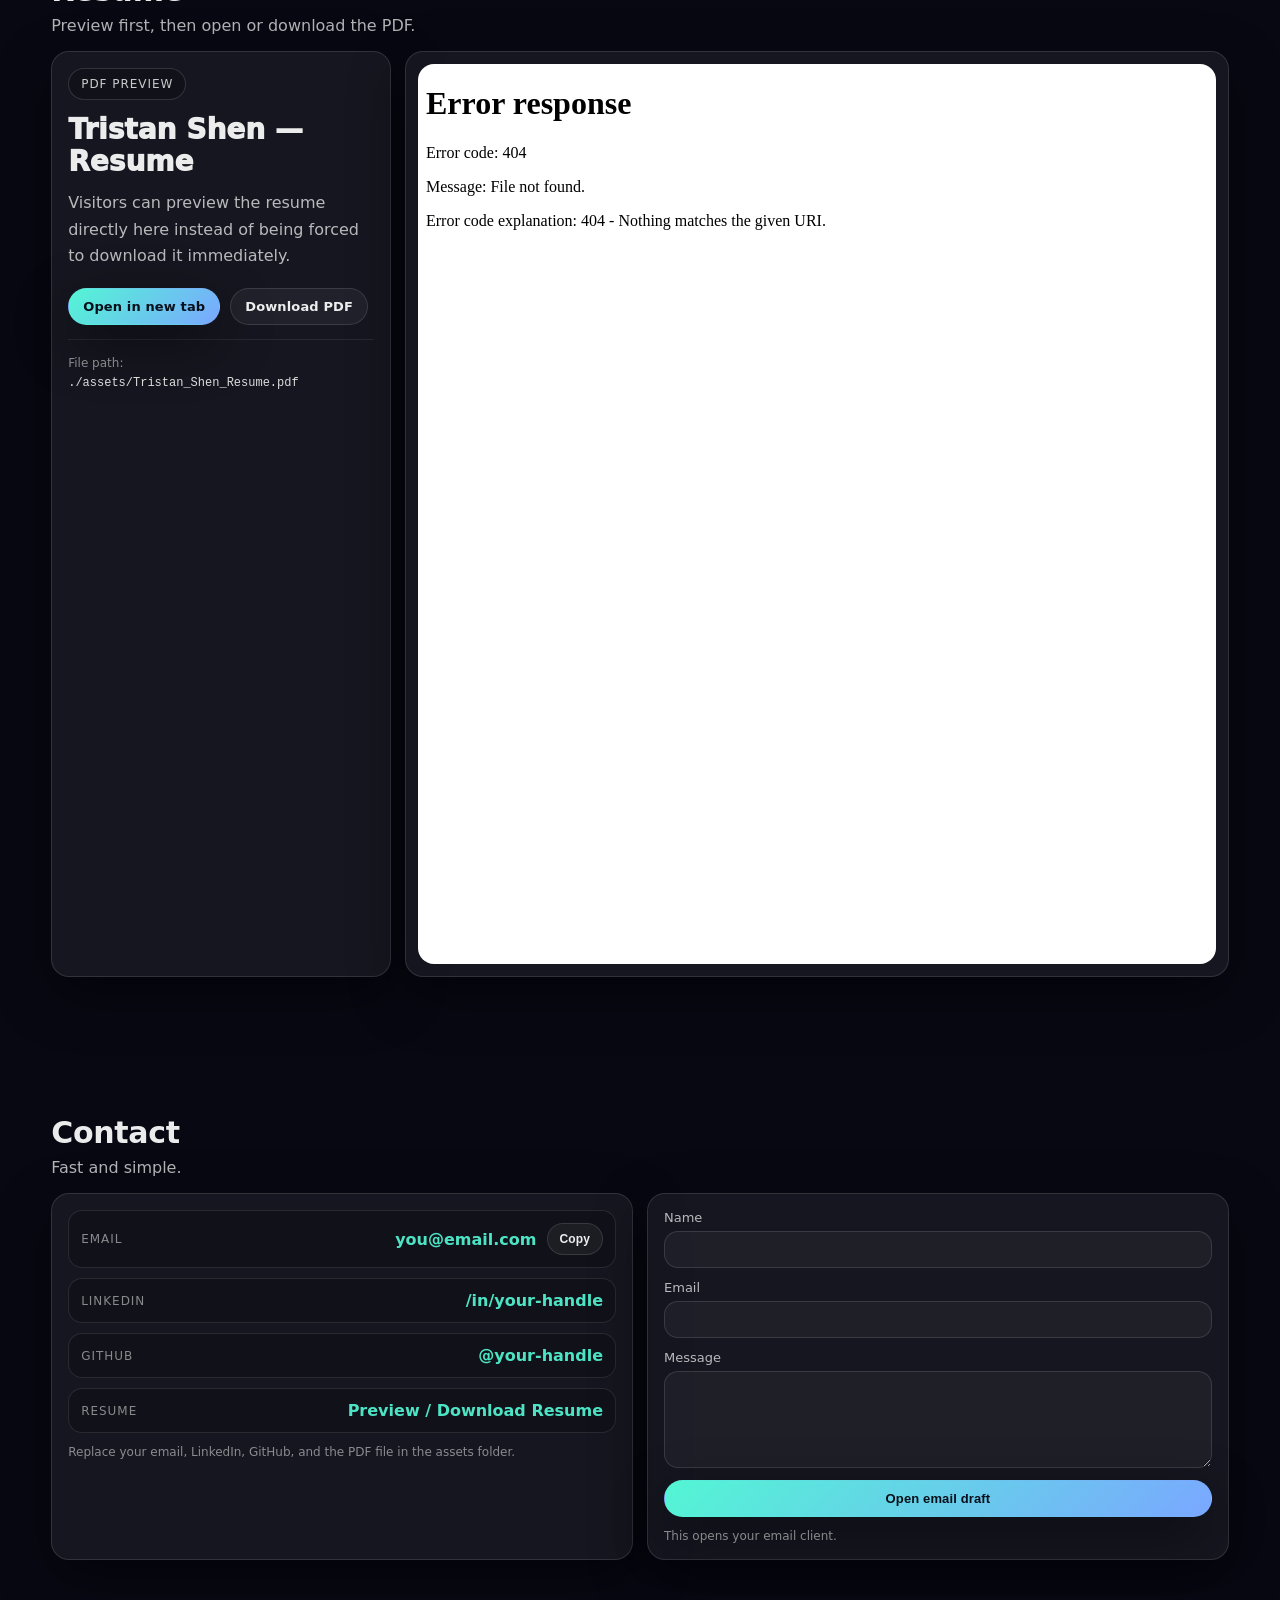
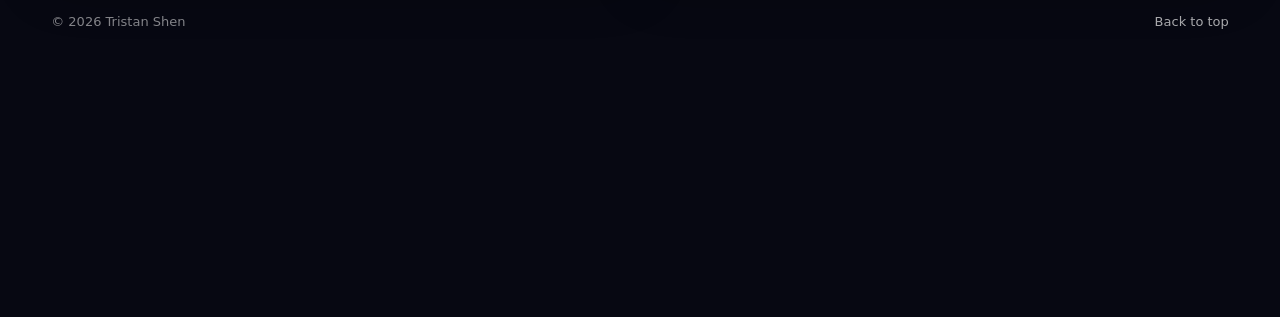
==== commit 5f403d40: "1" ====
--- a/index.html
+++ b/index.html
@@ -256,11 +256,11 @@
           </div>
 
           <div class="projTabs">
-            <button class="tab is-active" data-src="./projects/risk-dashboard/index.html" type="button">
+            <button class="tab is-active" data-src="./risk-dashboard/index.html" type="button">
               Portfolio Risk Dashboard
             </button>
 
-            <button class="tab" data-src="./projects/Pmo-tracker/index.html" type="button">
+            <button class="tab" data-src="./Pmo-tracker/index.html" type="button">
               PMO Execution Tracker
             </button>
 
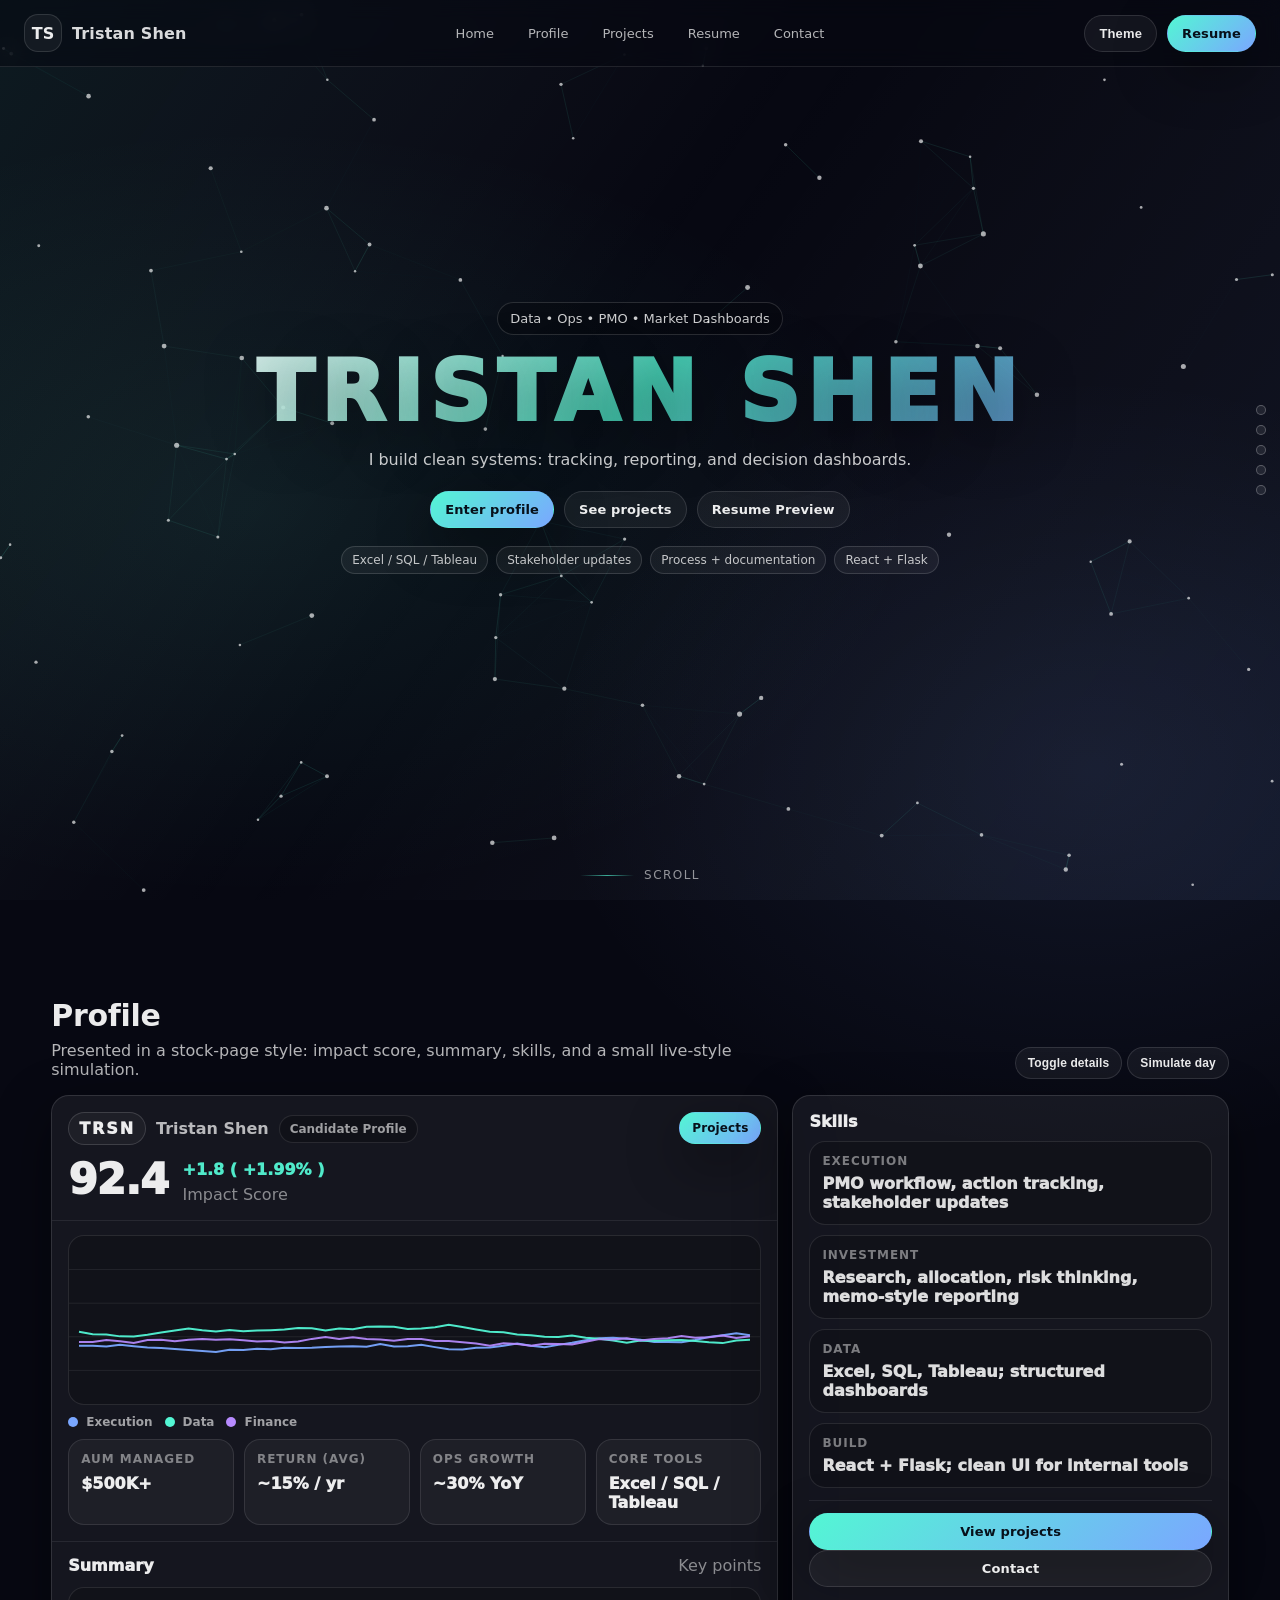
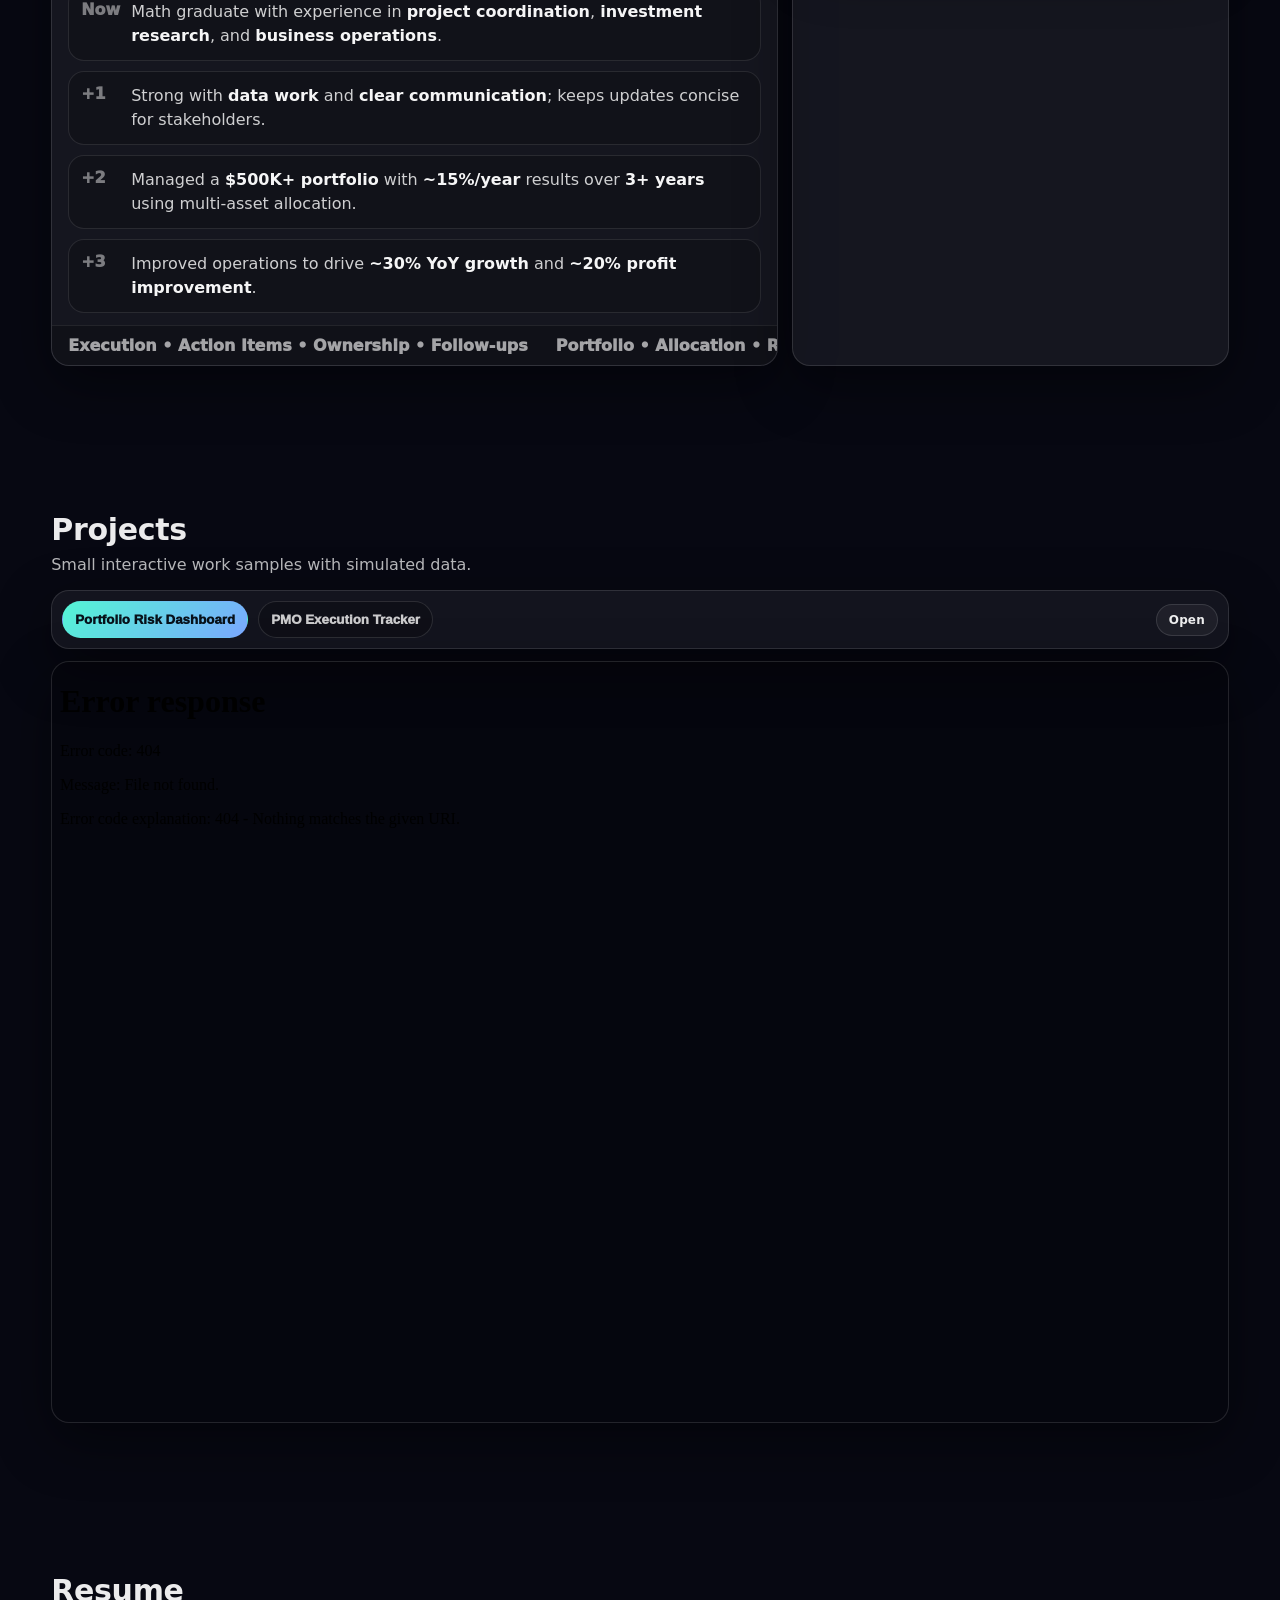
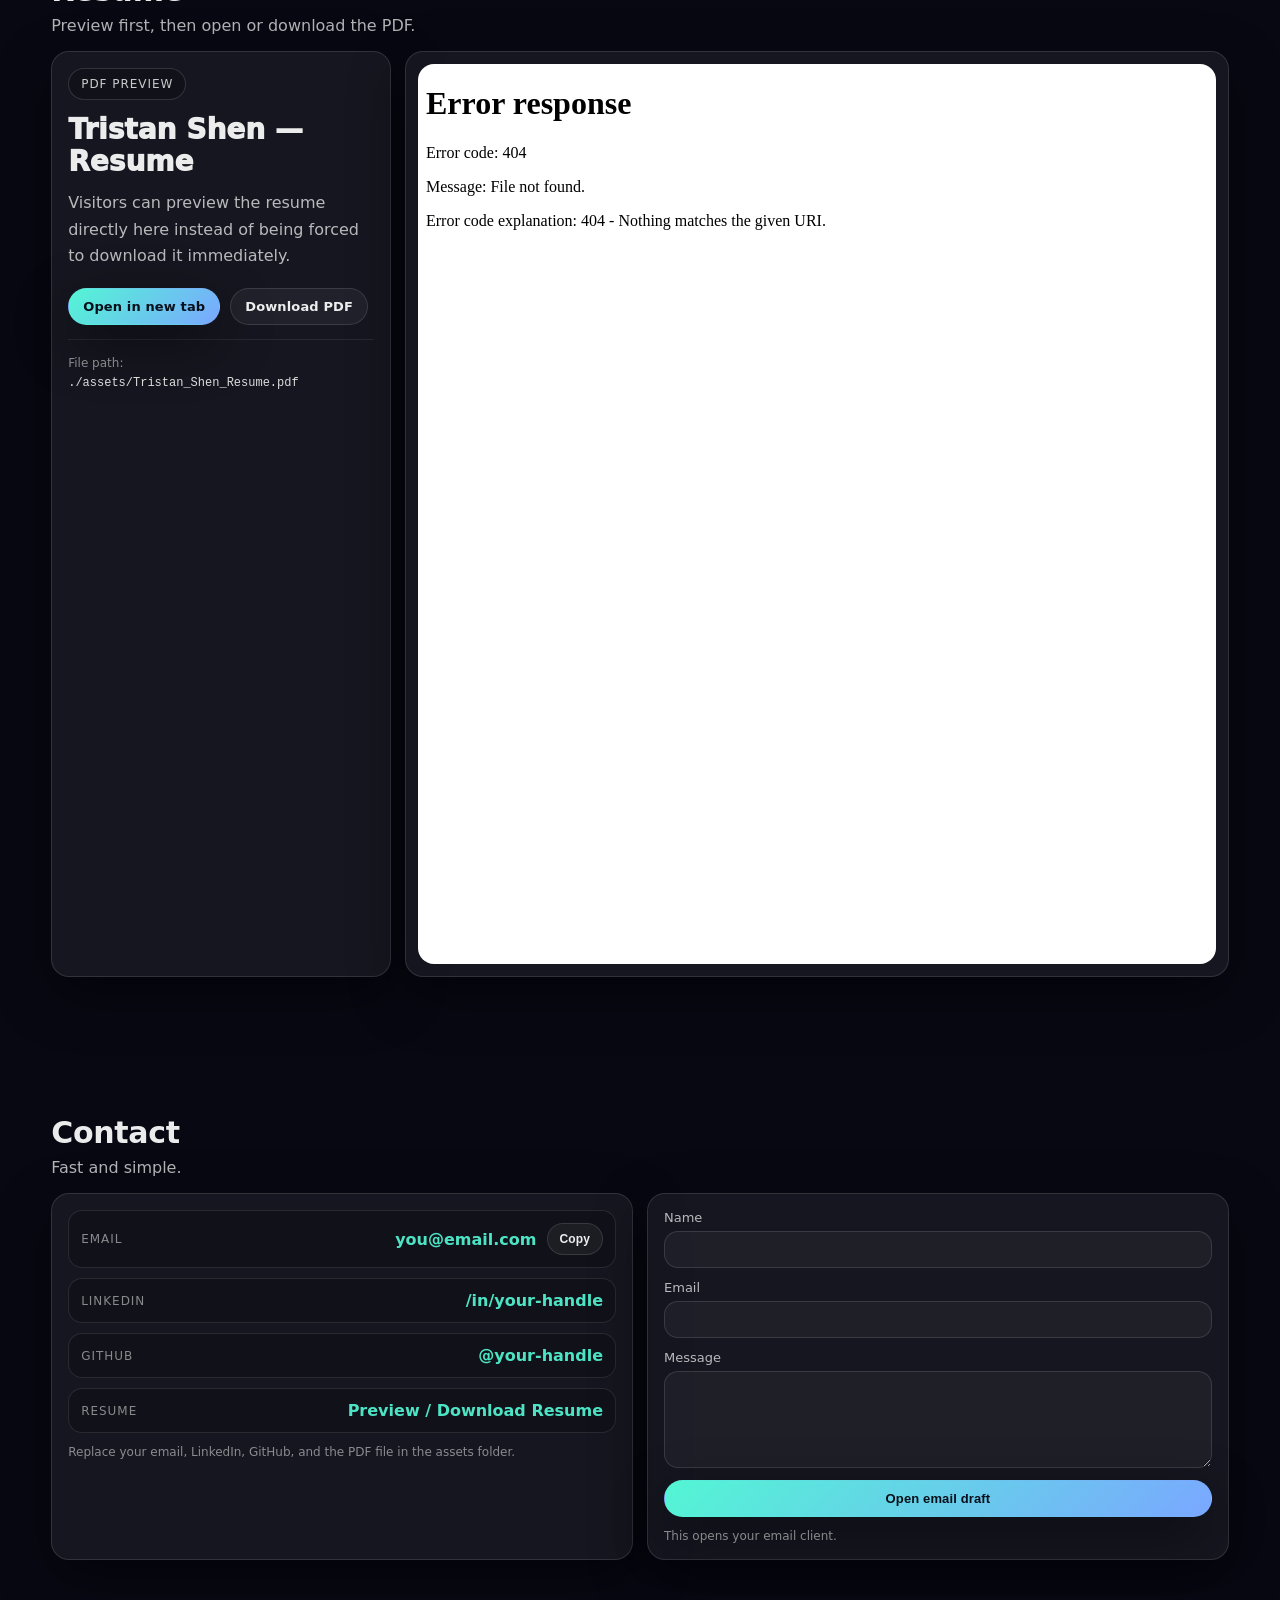
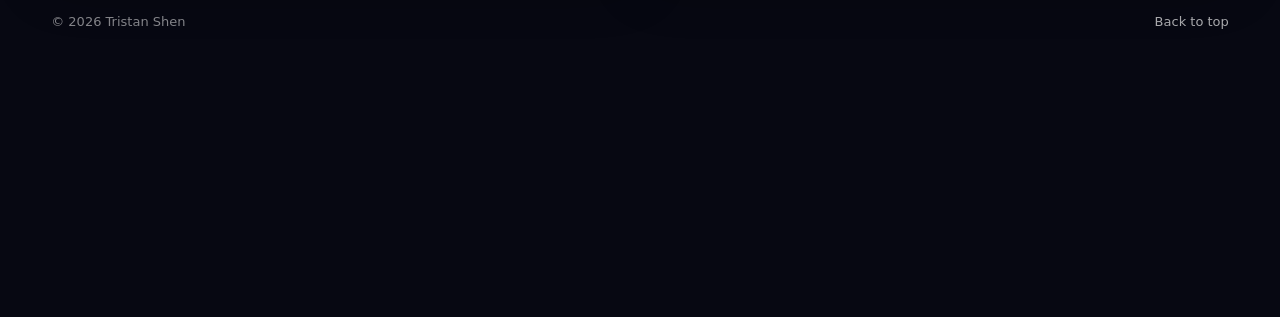
==== commit 9df96ad6: "1" ====
--- a/index.html
+++ b/index.html
@@ -260,7 +260,7 @@
               Portfolio Risk Dashboard
             </button>
 
-            <button class="tab" data-src="./Pmo-tracker/index.html" type="button">
+            <button class="tab" data-src="./pmo-tracker/index.html" type="button">
               PMO Execution Tracker
             </button>
 
@@ -268,7 +268,7 @@
               <a
                 class="btn btn--ghost btn--sm"
                 id="openNewBtn"
-                href="./projects/risk-dashboard/index.html"
+                href="./risk-dashboard/index.html"
                 target="_blank"
                 rel="noreferrer"
               >Open</a>
@@ -279,7 +279,7 @@
             <iframe
               id="projFrame"
               title="Project Preview"
-              src="./projects/risk-dashboard/index.html"
+              src="./risk-dashboard/index.html"
               loading="lazy"
             ></iframe>
           </div>
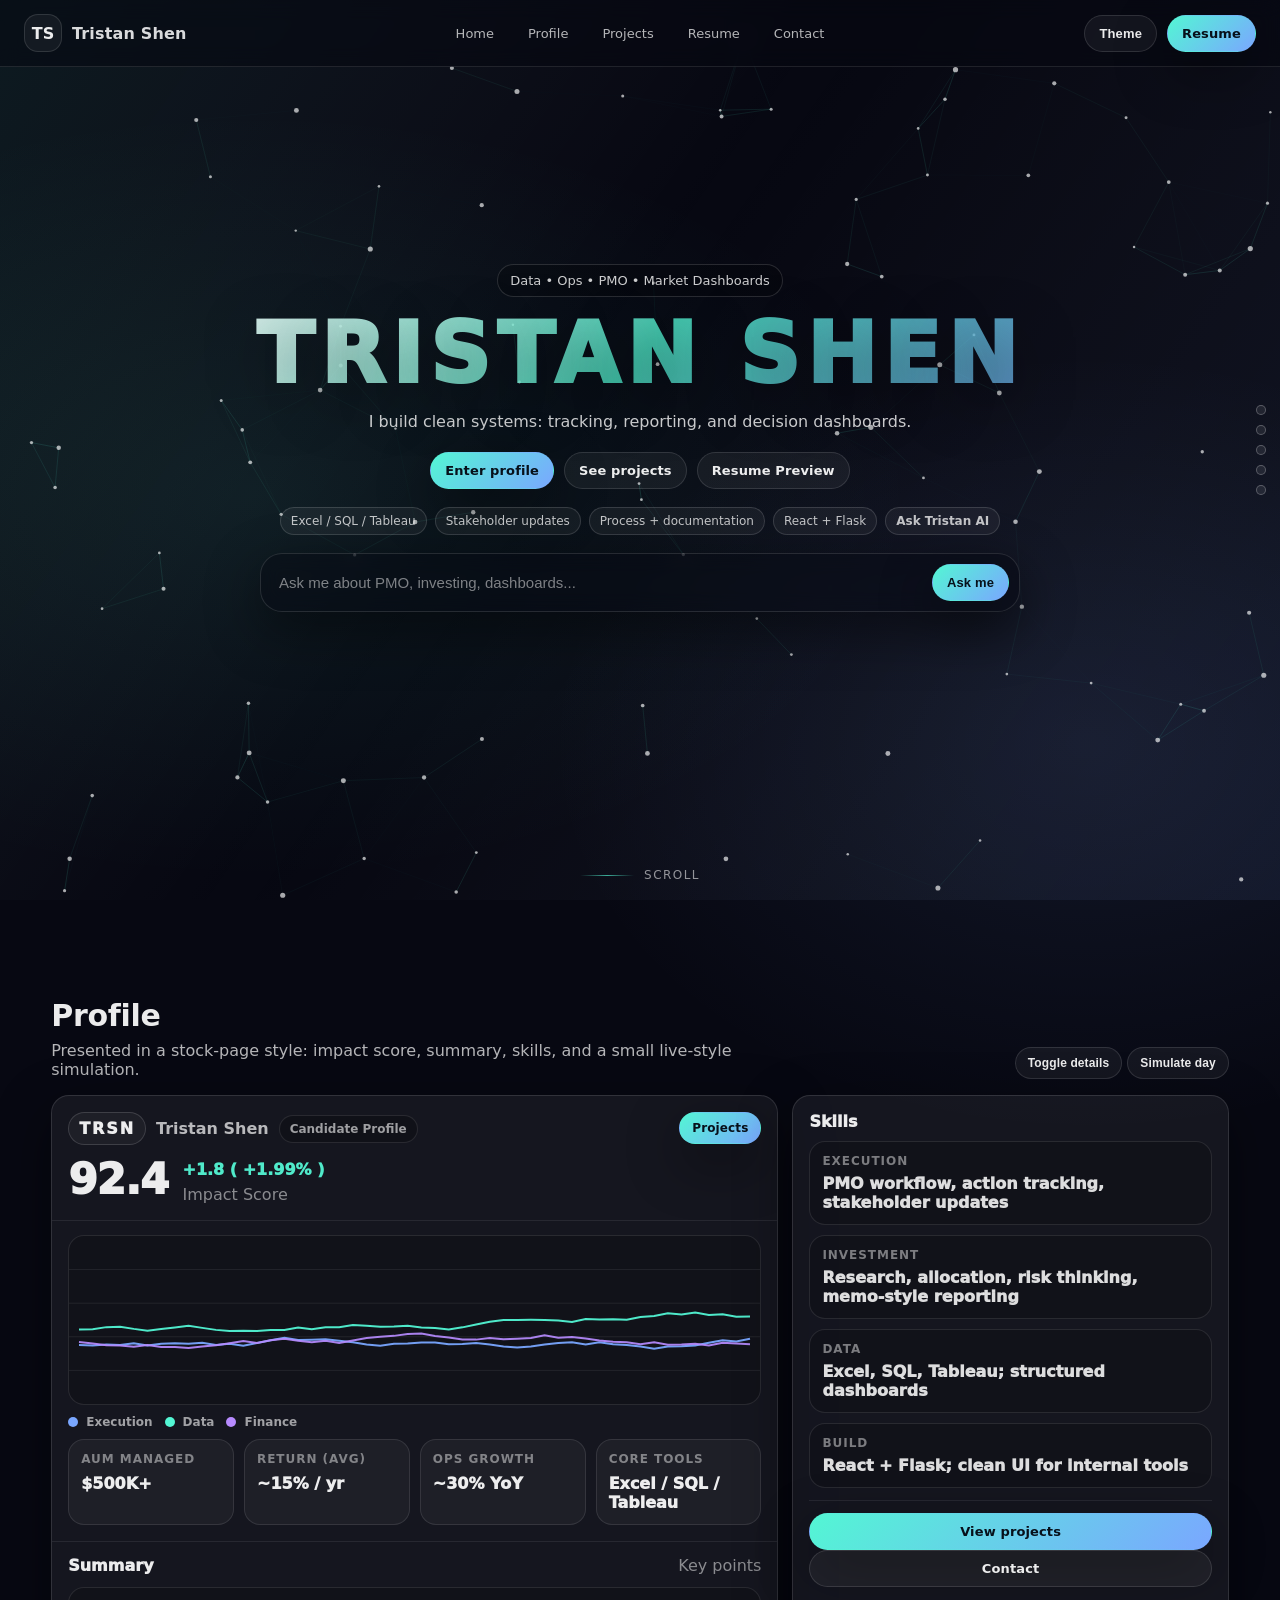
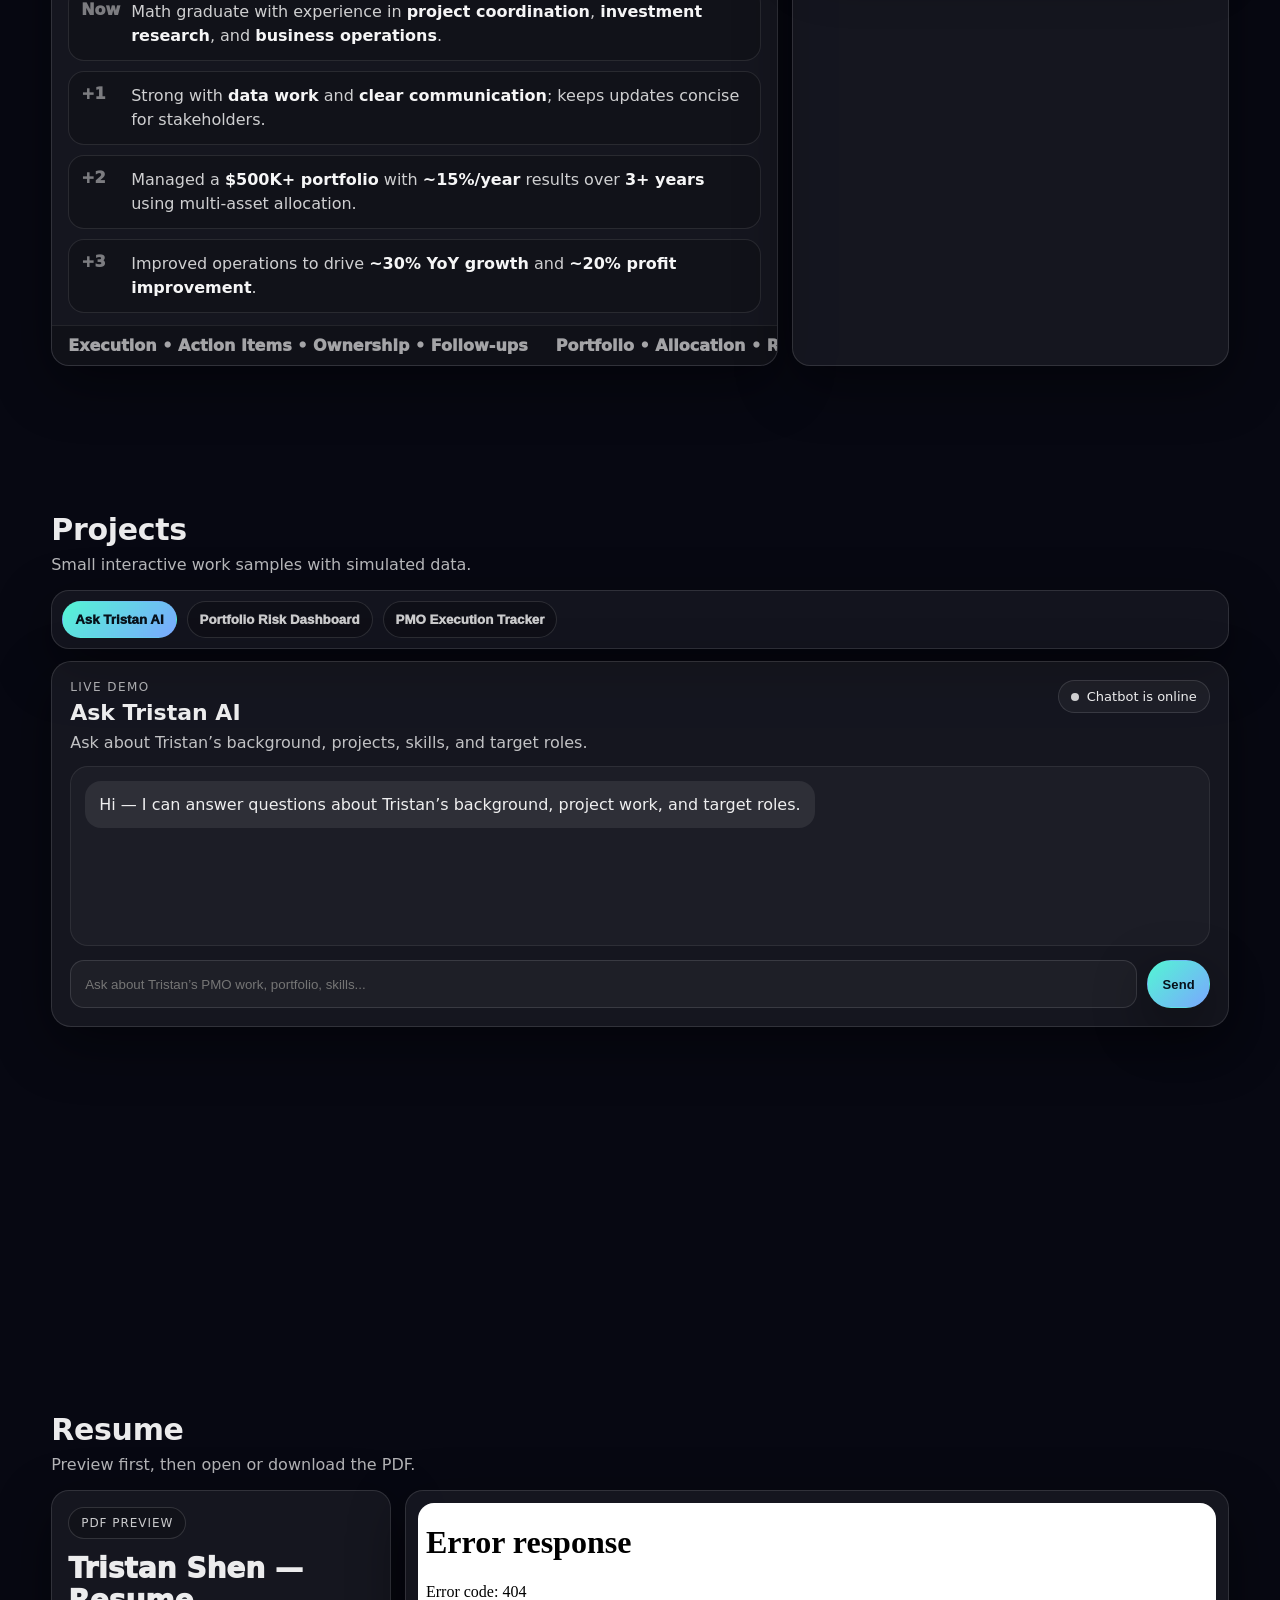
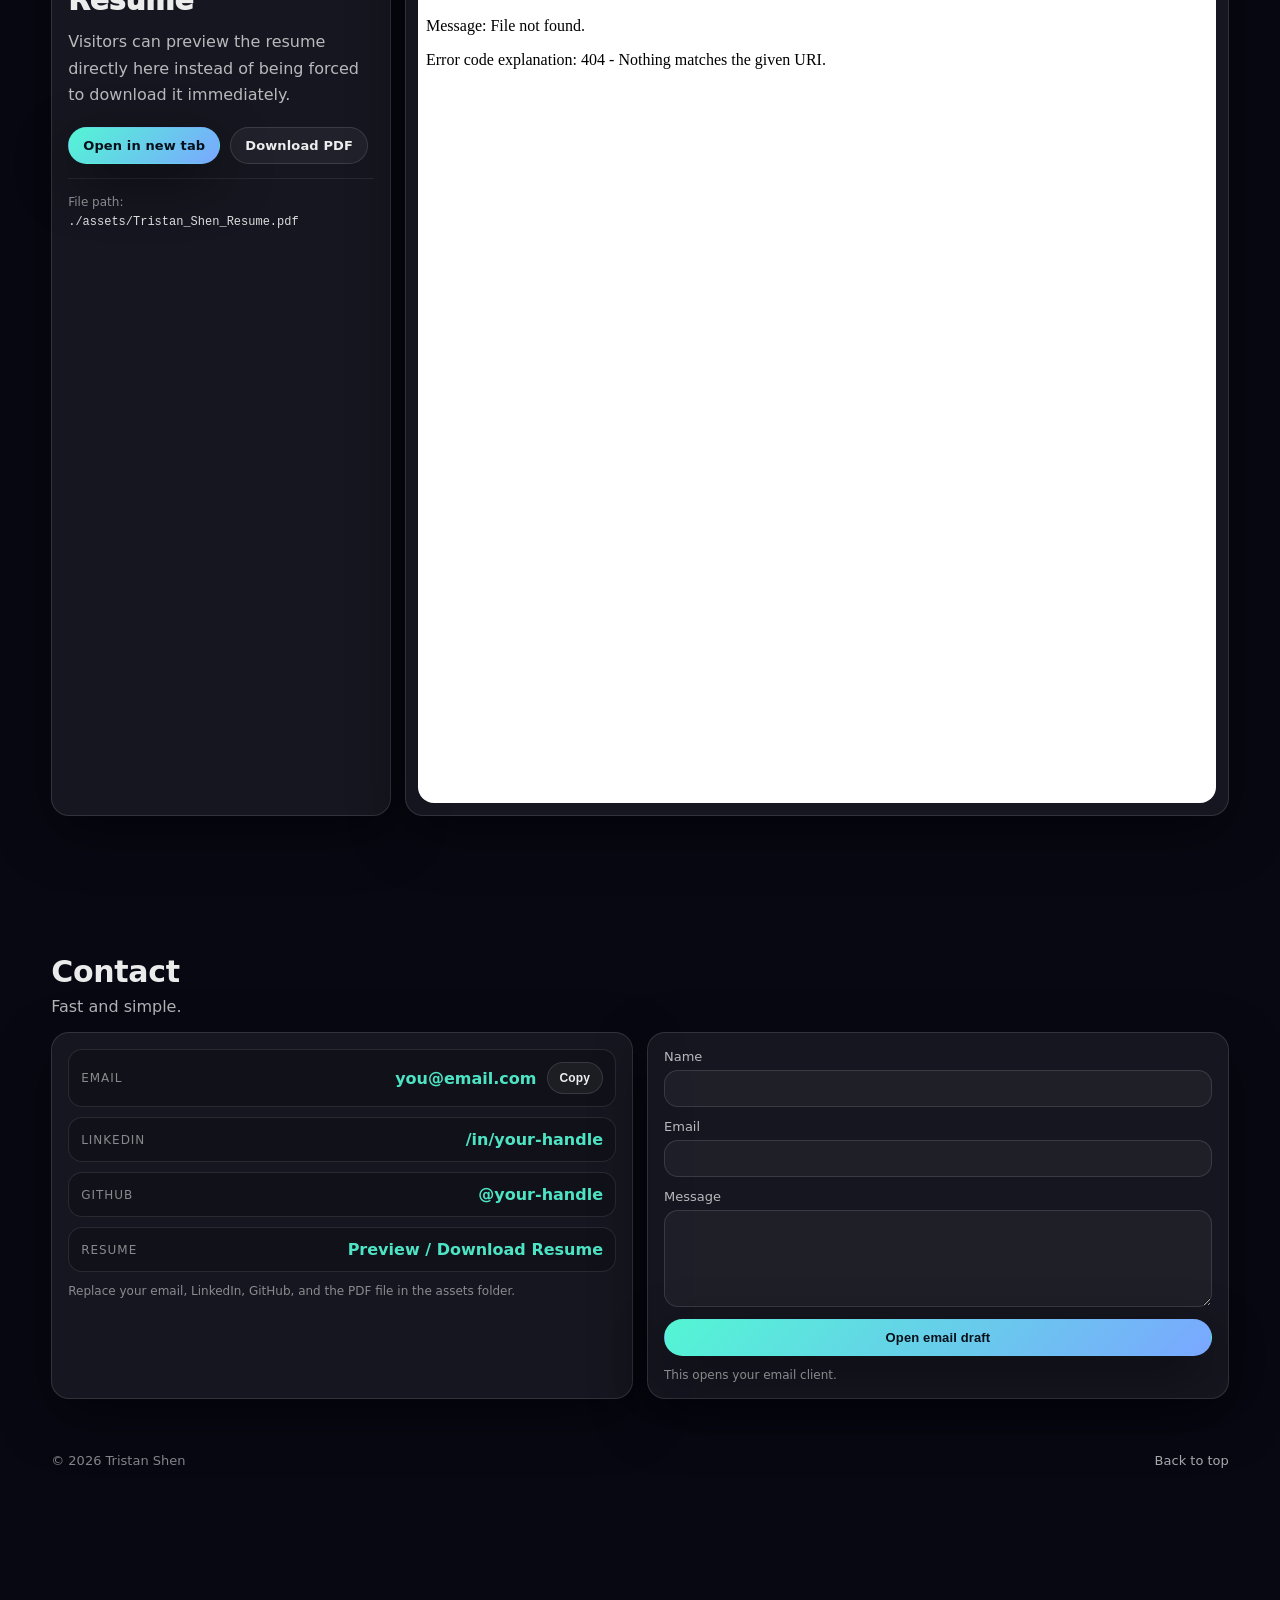
==== commit 9c5ab335: "chatbot update" ====
--- a/index.html
+++ b/index.html
@@ -71,7 +71,21 @@
             <span class="chip">Stakeholder updates</span>
             <span class="chip">Process + documentation</span>
             <span class="chip">React + Flask</span>
-          </div>
+            <a class="chip chip--link" href="#projects" data-project-jump="chatbot">Ask Tristan AI</a>
+          </div>
+
+          <form class="heroAsk" id="heroAskForm">
+            <label class="srOnly" for="heroAskInput">Ask Tristan AI</label>
+            <input
+              class="heroAsk__input"
+              id="heroAskInput"
+              type="text"
+              placeholder="Ask me about PMO, investing, dashboards..."
+              maxlength="500"
+              autocomplete="off"
+            />
+            <button class="btn btn--solid heroAsk__btn" type="submit">Ask me</button>
+          </form>
         </div>
 
         <div class="scrollHint" aria-hidden="true">
@@ -254,19 +268,23 @@
               </p>
             </div>
           </div>
-
+            
           <div class="projTabs">
-            <button class="tab is-active" data-src="./risk-dashboard/index.html" type="button">
+            <button class="tab is-active" data-project="chatbot" type="button">
+              Ask Tristan AI
+            </button>
+
+            <button class="tab" data-project="risk" data-src="./risk-dashboard/index.html" type="button">
               Portfolio Risk Dashboard
             </button>
 
-            <button class="tab" data-src="./pmo-tracker/index.html" type="button">
+            <button class="tab" data-project="pmo" data-src="./pmo-tracker/index.html" type="button">
               PMO Execution Tracker
             </button>
 
             <div class="projRight">
               <a
-                class="btn btn--ghost btn--sm"
+                class="btn btn--ghost btn--sm is-hidden"
                 id="openNewBtn"
                 href="./risk-dashboard/index.html"
                 target="_blank"
@@ -275,13 +293,49 @@
             </div>
           </div>
 
-          <div class="projFrameWrap">
-            <iframe
-              id="projFrame"
-              title="Project Preview"
-              src="./risk-dashboard/index.html"
-              loading="lazy"
-            ></iframe>
+          <div class="projectPanels">
+            <div class="card webbotCard" id="chatbotProjectPanel">
+              <div class="webbotTop">
+                <div>
+                  <div class="webbotEyebrow">Live Demo</div>
+                  <h3 class="webbotTitle">Ask Tristan AI</h3>
+                  <p class="webbotDesc">
+                    Ask about Tristan’s background, projects, skills, and target roles.
+                  </p>
+                </div>
+
+                <div class="webbotStatusWrap">
+                  <span class="webbotStatus" id="webbotStatus">Chatbot is online</span>
+                </div>
+              </div>
+
+              <div class="webbotMessages" id="webbotMessages">
+                <div class="webbotMsg webbotMsg--bot">
+                  Hi — I can answer questions about Tristan’s background, project work, and target roles.
+                </div>
+              </div>
+
+              <form class="webbotForm" id="webbotForm">
+                <input
+                  class="webbotInput"
+                  id="webbotInput"
+                  type="text"
+                  placeholder="Ask about Tristan’s PMO work, portfolio, skills..."
+                  maxlength="500"
+                  autocomplete="off"
+                />
+                <button class="btn btn--solid" type="submit" id="webbotSendBtn">Send</button>
+              </form>
+            </div>
+
+            <div class="projFrameWrap is-hidden" id="projFrameWrap">
+              <iframe
+                id="projFrame"
+                title="Project Preview"
+                src="./risk-dashboard/index.html"
+                loading="lazy"
+              ></iframe>
+            </div>
           </div>
         </div>
       </section>
--- a/styles.css
+++ b/styles.css
@@ -305,6 +305,73 @@
   font-size:12px;
 }
 
+.chip--link{
+  text-decoration:none;
+  font-weight:800;
+}
+
+.chip--link:hover{
+  background: rgba(255,255,255,.09);
+  color: var(--text);
+}
+
+.heroAsk{
+  margin: 18px auto 0;
+  width: min(760px, 100%);
+  display: flex;
+  align-items: center;
+  gap: 10px;
+  padding: 10px;
+  border-radius: 22px;
+  border: 1px solid rgba(255,255,255,.12);
+  background: rgba(7,8,18,.42);
+  backdrop-filter: blur(10px);
+  box-shadow: var(--shadow);
+}
+
+.heroAsk__input{
+  flex: 1;
+  min-width: 0;
+  border: 0;
+  background: transparent;
+  color: var(--text);
+  font-size: 15px;
+  outline: none;
+  padding: 6px 8px;
+}
+
+.heroAsk__input::placeholder{
+  color: rgba(255,255,255,.48);
+}
+
+.heroAsk__btn{
+  flex-shrink: 0;
+}
+
+.srOnly{
+  position: absolute;
+  width: 1px;
+  height: 1px;
+  padding: 0;
+  margin: -1px;
+  overflow: hidden;
+  clip: rect(0,0,0,0);
+  white-space: nowrap;
+  border: 0;
+}
+
+@media (max-width: 640px){
+  .heroAsk{
+    flex-direction: column;
+    align-items: stretch;
+    padding: 12px;
+  }
+
+  .heroAsk__btn{
+    width: 100%;
+  }
+}
+
 .scrollHint{
   position:absolute;
   bottom:18px;
@@ -691,13 +758,21 @@
   margin-left: auto;
 }
 
+.projectPanels{
+  margin-top: 12px;
+}
+
 .projFrameWrap{
-  margin-top: 12px;
+  margin-top: 0;
   border-radius: var(--r);
   border: 1px solid rgba(255,255,255,.12);
   background: rgba(0,0,0,.20);
   box-shadow: var(--shadow);
   overflow:hidden;
+}
+
+.is-hidden{
+  display: none !important;
 }
 
 #projFrame{
@@ -904,4 +979,155 @@
   *{ scroll-behavior:auto; }
   .scrollHint__line{ animation:none; }
   .tape{ animation:none; }
-}+}
+
+.webbotCard {
+  margin: 0;
+  padding: 18px;
+  border-radius: 20px;
+}
+
+.webbotTop {
+  display: flex;
+  justify-content: space-between;
+  align-items: flex-start;
+  gap: 16px;
+  margin-bottom: 14px;
+}
+
+.webbotEyebrow {
+  font-size: 12px;
+  text-transform: uppercase;
+  letter-spacing: 0.12em;
+  opacity: 0.7;
+  margin-bottom: 6px;
+}
+
+.webbotTitle {
+  margin: 0;
+  font-size: 22px;
+  line-height: 1.15;
+}
+
+.webbotDesc {
+  margin: 8px 0 0;
+  opacity: 0.8;
+  max-width: 680px;
+}
+
+.webbotStatusWrap {
+  flex-shrink: 0;
+}
+
+.webbotStatus {
+  display: inline-flex;
+  align-items: center;
+  gap: 8px;
+  padding: 8px 12px;
+  border-radius: 999px;
+  font-size: 13px;
+  border: 1px solid rgba(255,255,255,0.12);
+  background: rgba(255,255,255,0.04);
+}
+
+.webbotStatus::before {
+  content: "";
+  width: 8px;
+  height: 8px;
+  border-radius: 50%;
+  background: currentColor;
+  opacity: 0.85;
+}
+
+.webbotMessages {
+  display: flex;
+  flex-direction: column;
+  gap: 10px;
+  min-height: 180px;
+  max-height: 360px;
+  overflow-y: auto;
+  padding: 14px;
+  border-radius: 18px;
+  border: 1px solid rgba(255,255,255,0.08);
+  background: rgba(255,255,255,0.03);
+}
+
+.webbotMsg {
+  max-width: 82%;
+  padding: 12px 14px;
+  border-radius: 16px;
+  line-height: 1.45;
+  word-break: break-word;
+}
+
+.webbotMsg--bot {
+  align-self: flex-start;
+  background: rgba(255,255,255,0.08);
+}
+
+.webbotMsg--user {
+  align-self: flex-end;
+  background: rgba(255,255,255,0.14);
+}
+
+.webbotMsg--thinking {
+  align-self: flex-start;
+  background: rgba(255,255,255,0.05);
+  font-style: italic;
+  opacity: 0.85;
+}
+
+.webbotForm {
+  display: flex;
+  gap: 10px;
+  margin-top: 14px;
+}
+
+.webbotInput {
+  flex: 1;
+  min-width: 0;
+  height: 48px;
+  border-radius: 14px;
+  border: 1px solid rgba(255,255,255,0.12);
+  background: rgba(255,255,255,0.04);
+  color: inherit;
+  padding: 0 14px;
+  outline: none;
+}
+
+.webbotInput:focus {
+  border-color: rgba(255,255,255,0.22);
+  background: rgba(255,255,255,0.06);
+}
+
+.webbotForm .btn {
+  flex-shrink: 0;
+}
+
+@media (max-width: 760px) {
+  .webbotTop {
+    flex-direction: column;
+  }
+
+  .webbotForm {
+    flex-direction: column;
+  }
+
+  .webbotMsg {
+    max-width: 100%;
+  }
+}
+
+[data-theme="light"] .heroAsk{
+  background: rgba(255,255,255,.72);
+  border-color: rgba(15,18,28,.12);
+  box-shadow: 0 18px 55px rgba(0,0,0,.10);
+}
+
+[data-theme="light"] .heroAsk__input{
+  color: rgba(15,18,28,.92);
+}
+
+[data-theme="light"] .heroAsk__input::placeholder{
+  color: rgba(15,18,28,.45);
+}
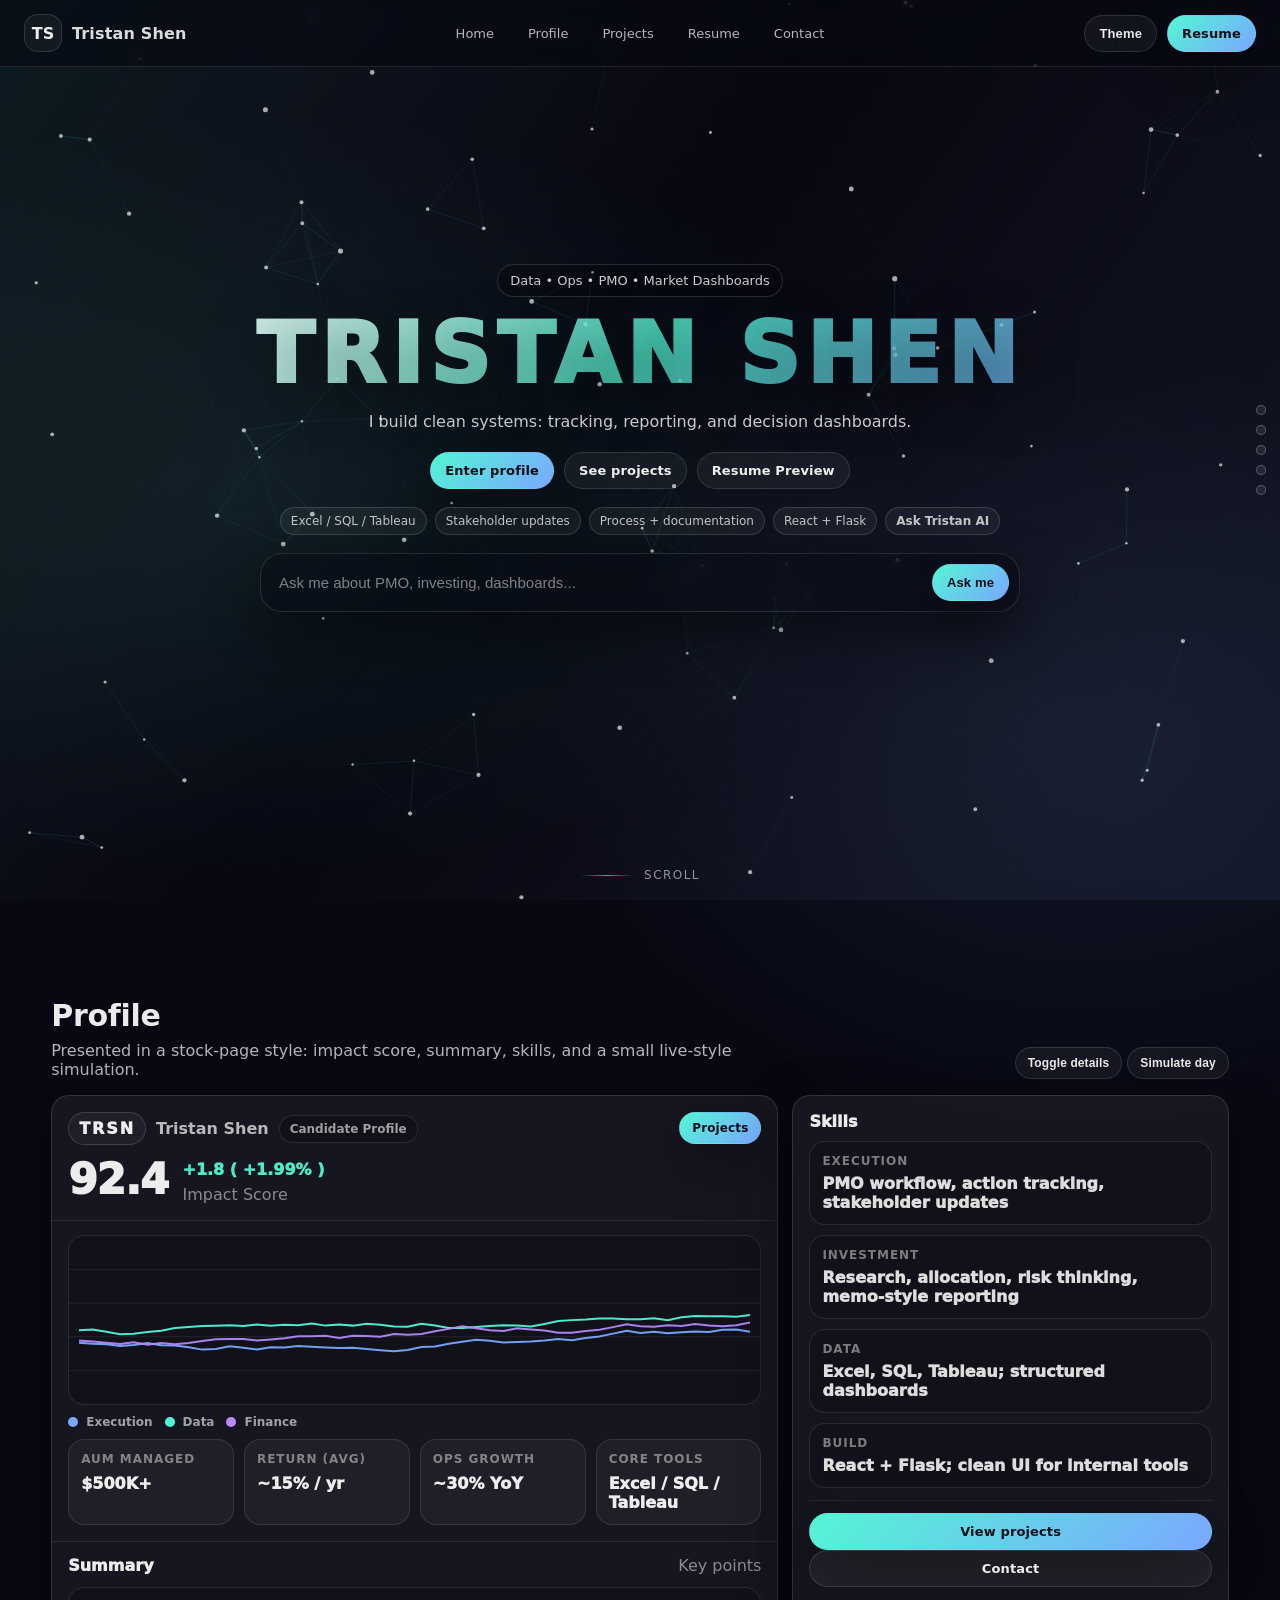
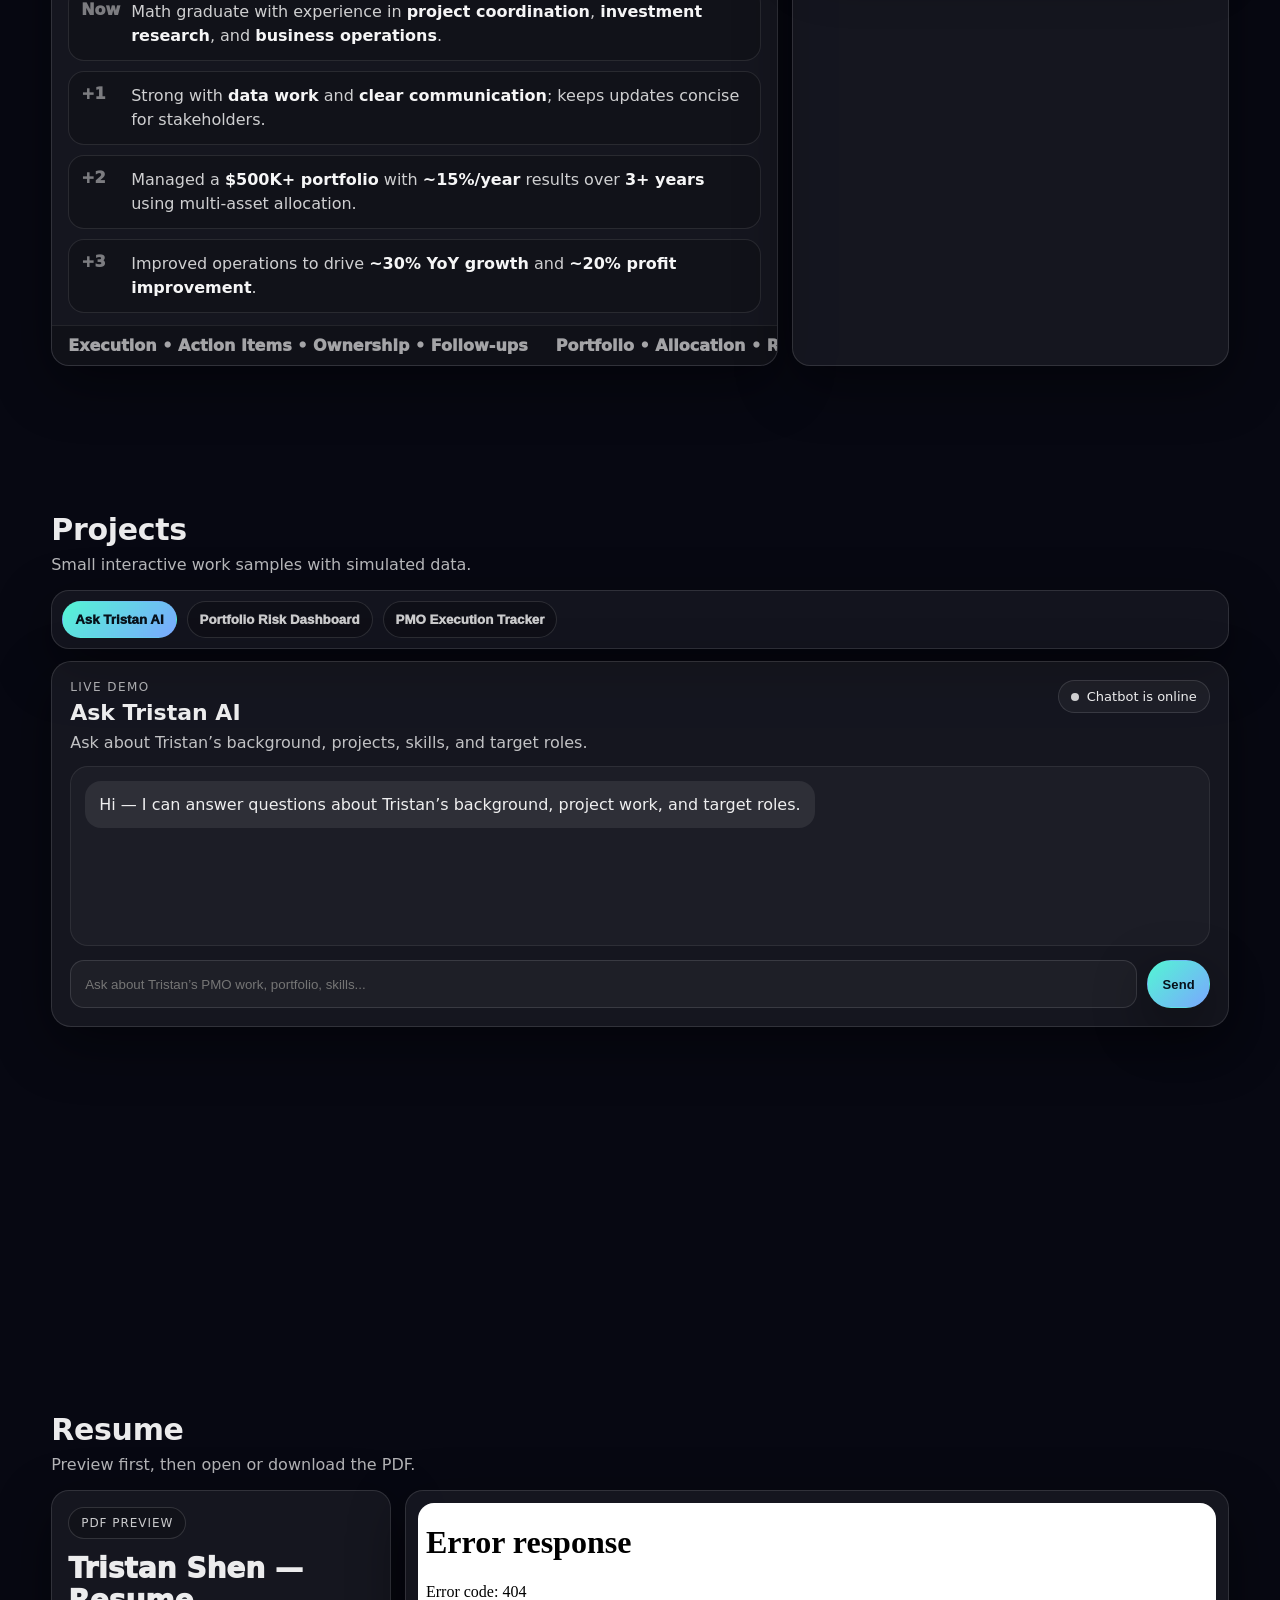
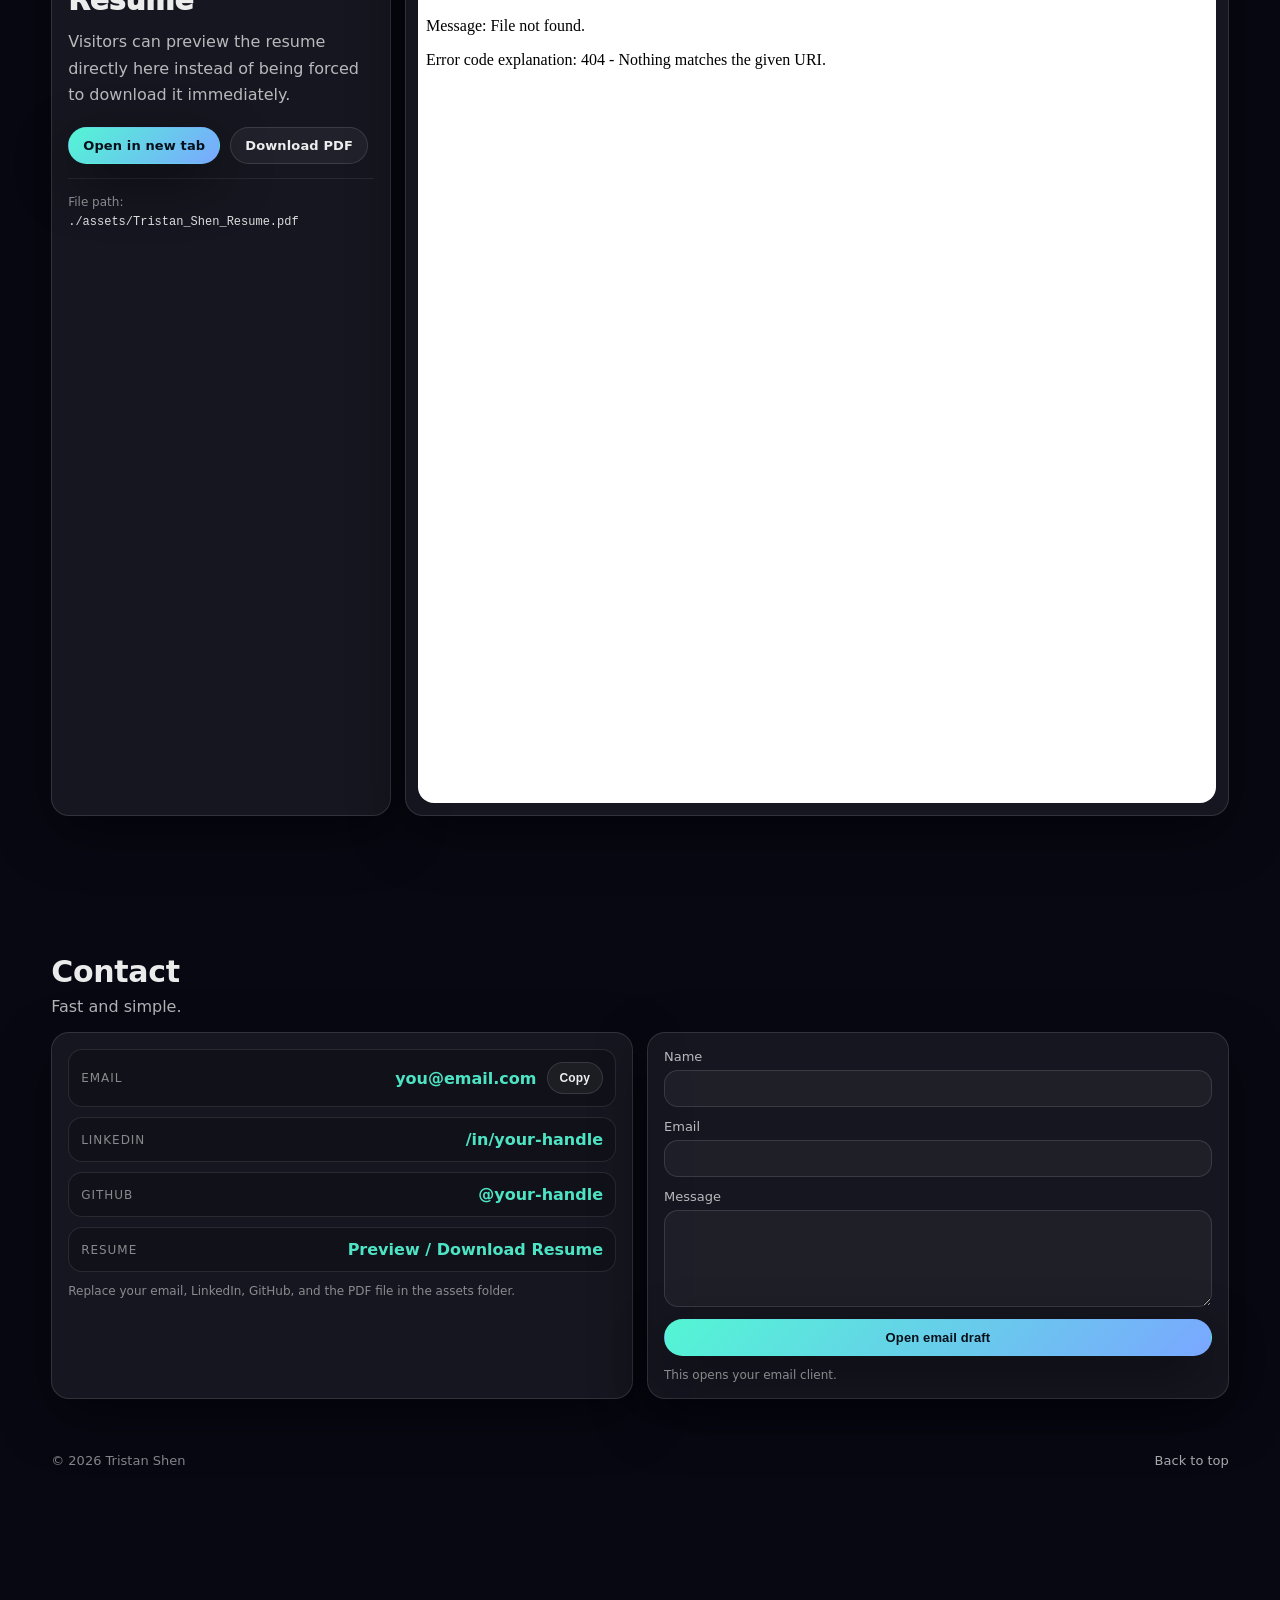
==== commit 21398dae: "1" ====
--- a/index.html
+++ b/index.html
@@ -278,7 +278,7 @@
               Portfolio Risk Dashboard
             </button>
 
-            <button class="tab" data-project="pmo" data-src="./pmo-tracker/index.html" type="button">
+            <button class="tab" data-project="pmo" data-src="./Pmo-tracker/index.html" type="button">
               PMO Execution Tracker
             </button>
 
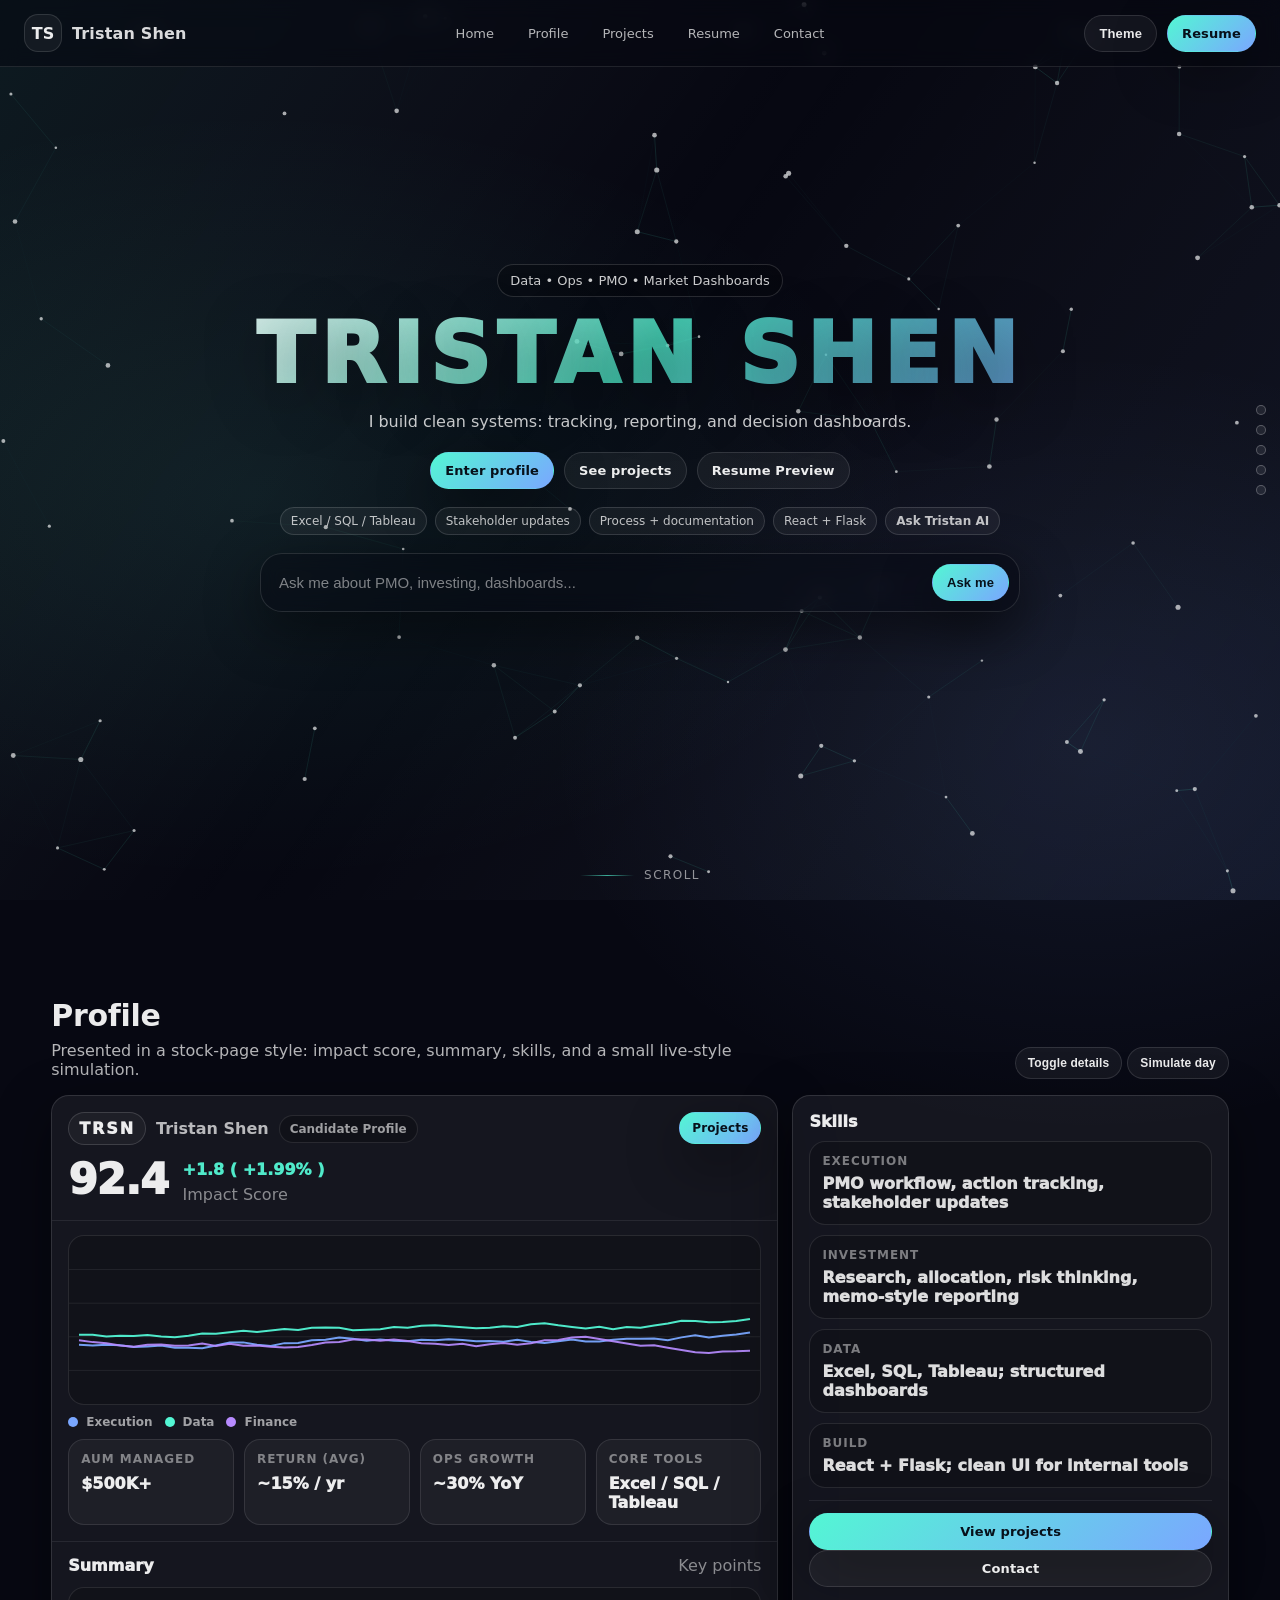
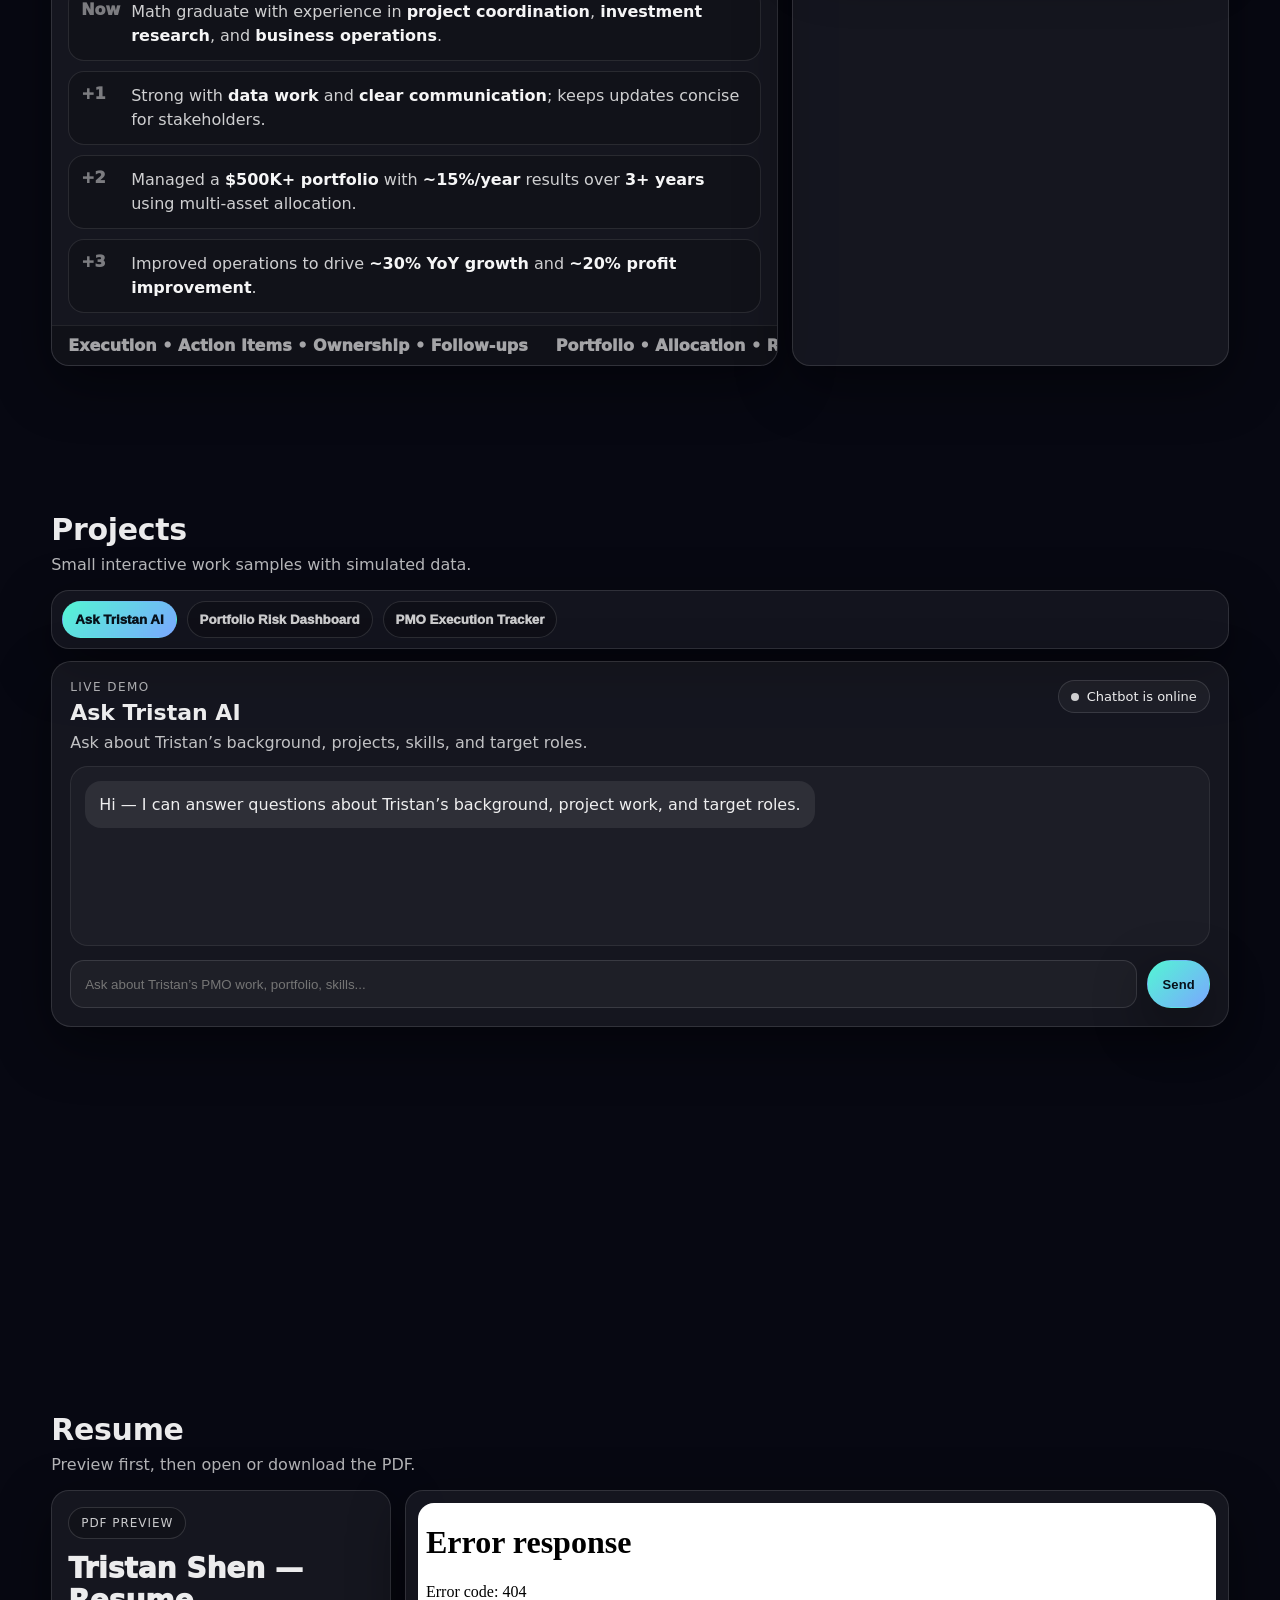
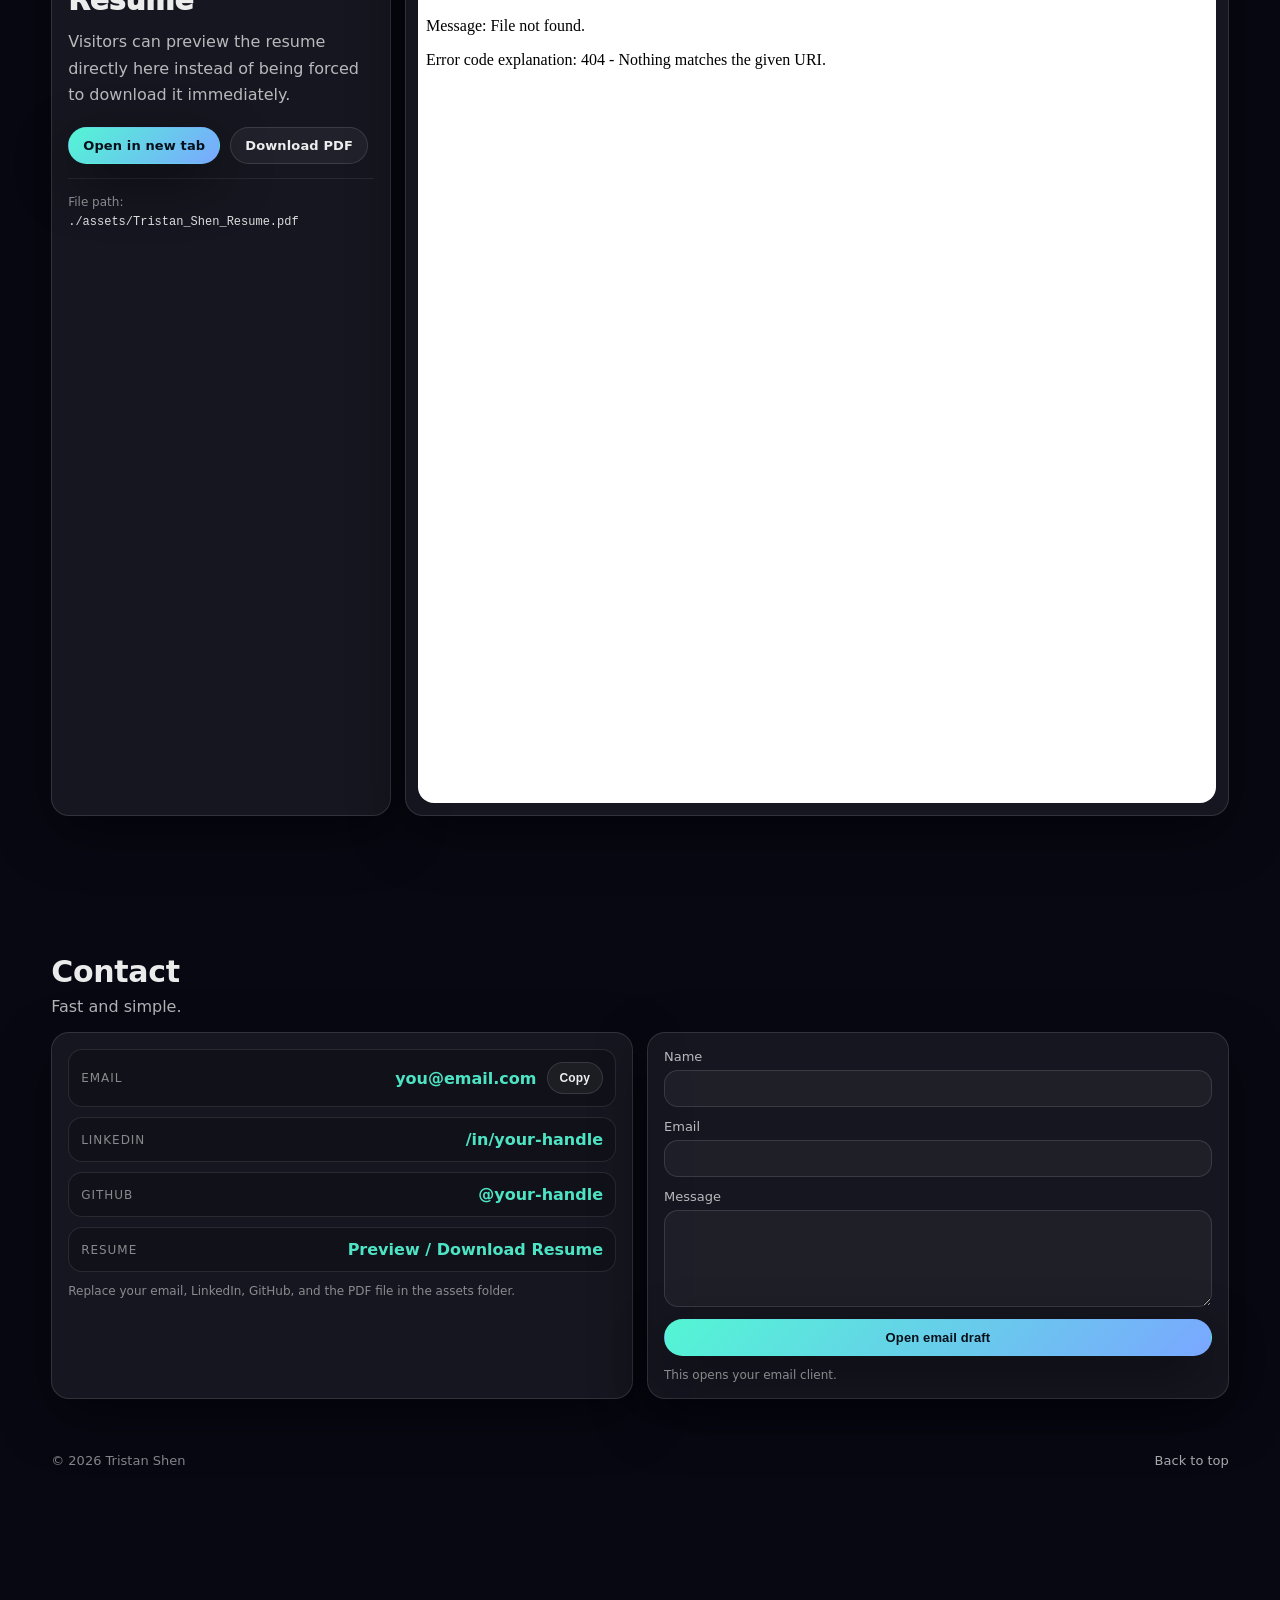
==== commit 1c9de020: "1" ====
--- a/index.html
+++ b/index.html
@@ -274,7 +274,7 @@
               Ask Tristan AI
             </button>
 
-            <button class="tab" data-project="risk" data-src="./risk-dashboard/index.html" type="button">
+            <button class="tab" data-project="risk" data-src="./Risk-dashboard/index.html" type="button">
               Portfolio Risk Dashboard
             </button>
 
@@ -286,7 +286,7 @@
               <a
                 class="btn btn--ghost btn--sm is-hidden"
                 id="openNewBtn"
-                href="./risk-dashboard/index.html"
+                href="./Risk-dashboard/index.html"
                 target="_blank"
                 rel="noreferrer"
               >Open</a>
@@ -332,7 +332,7 @@
               <iframe
                 id="projFrame"
                 title="Project Preview"
-                src="./risk-dashboard/index.html"
+                src="./Risk-dashboard/index.html"
                 loading="lazy"
               ></iframe>
             </div>
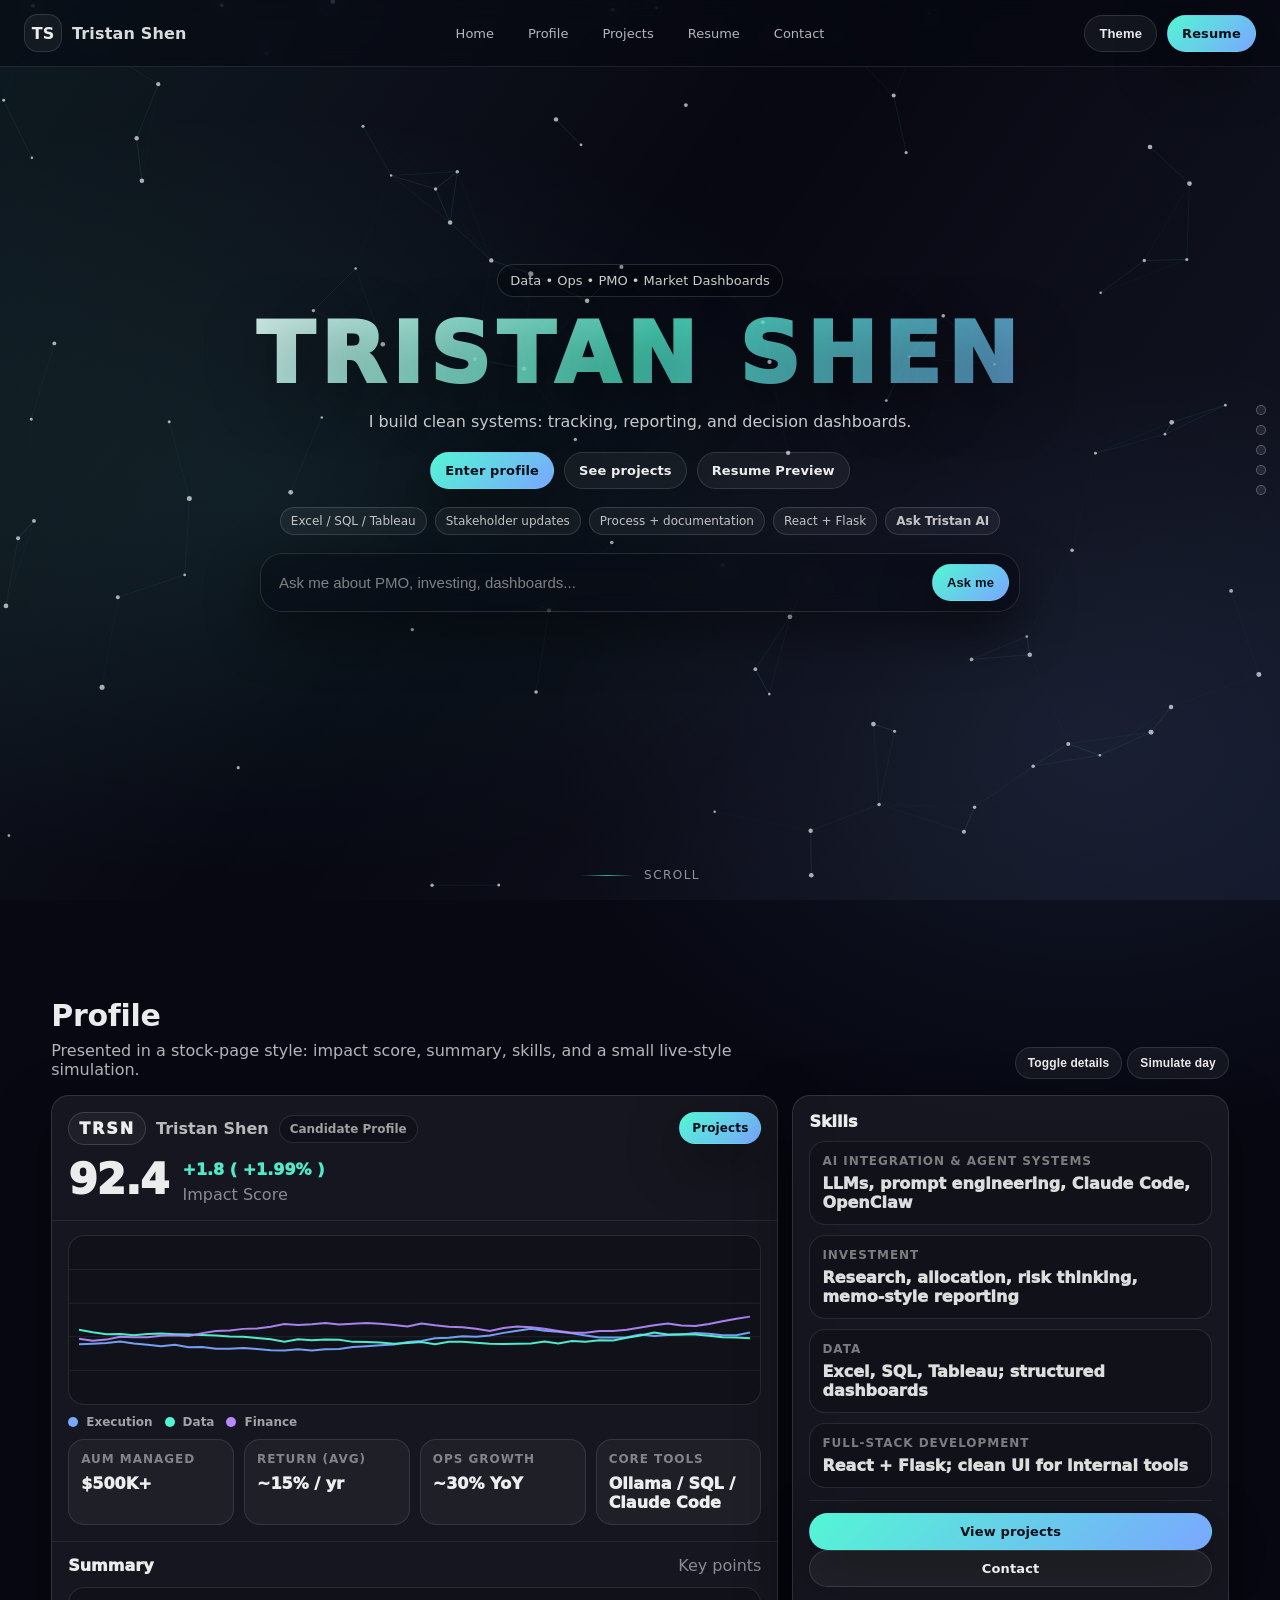
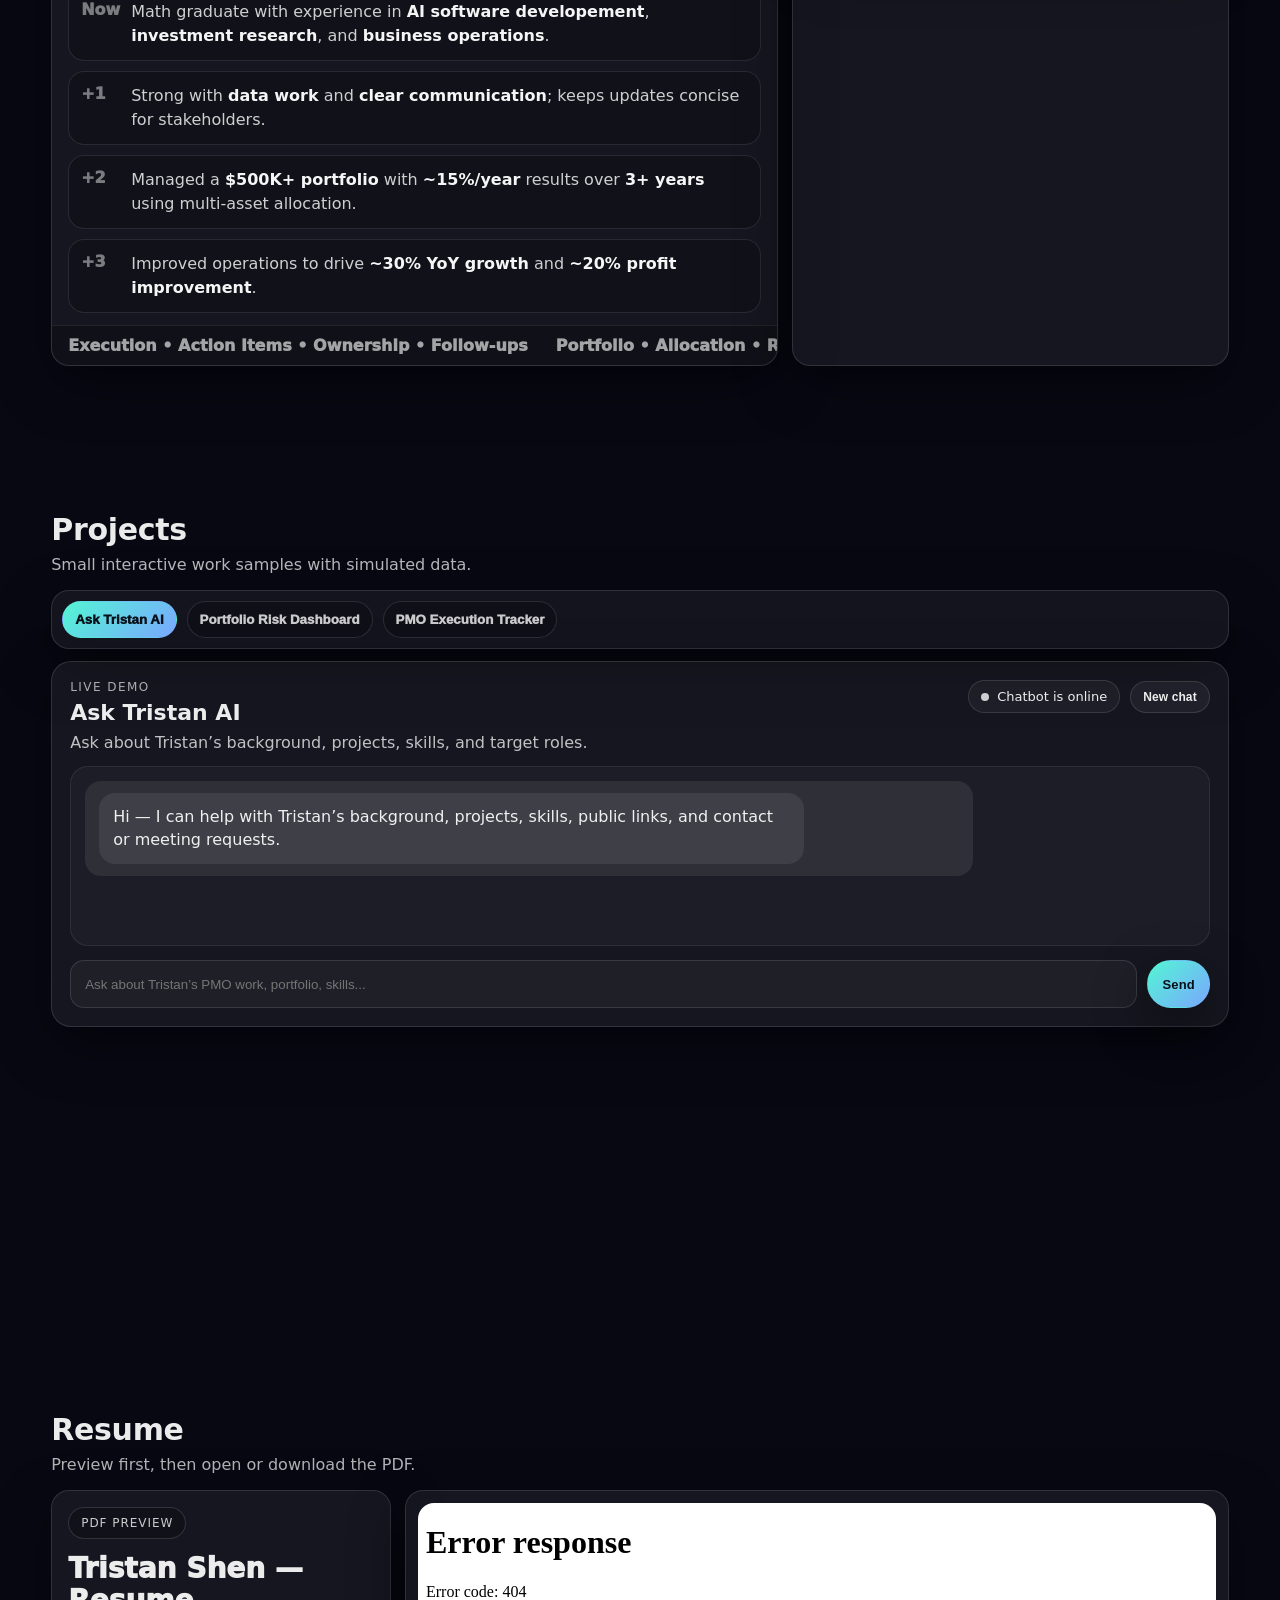
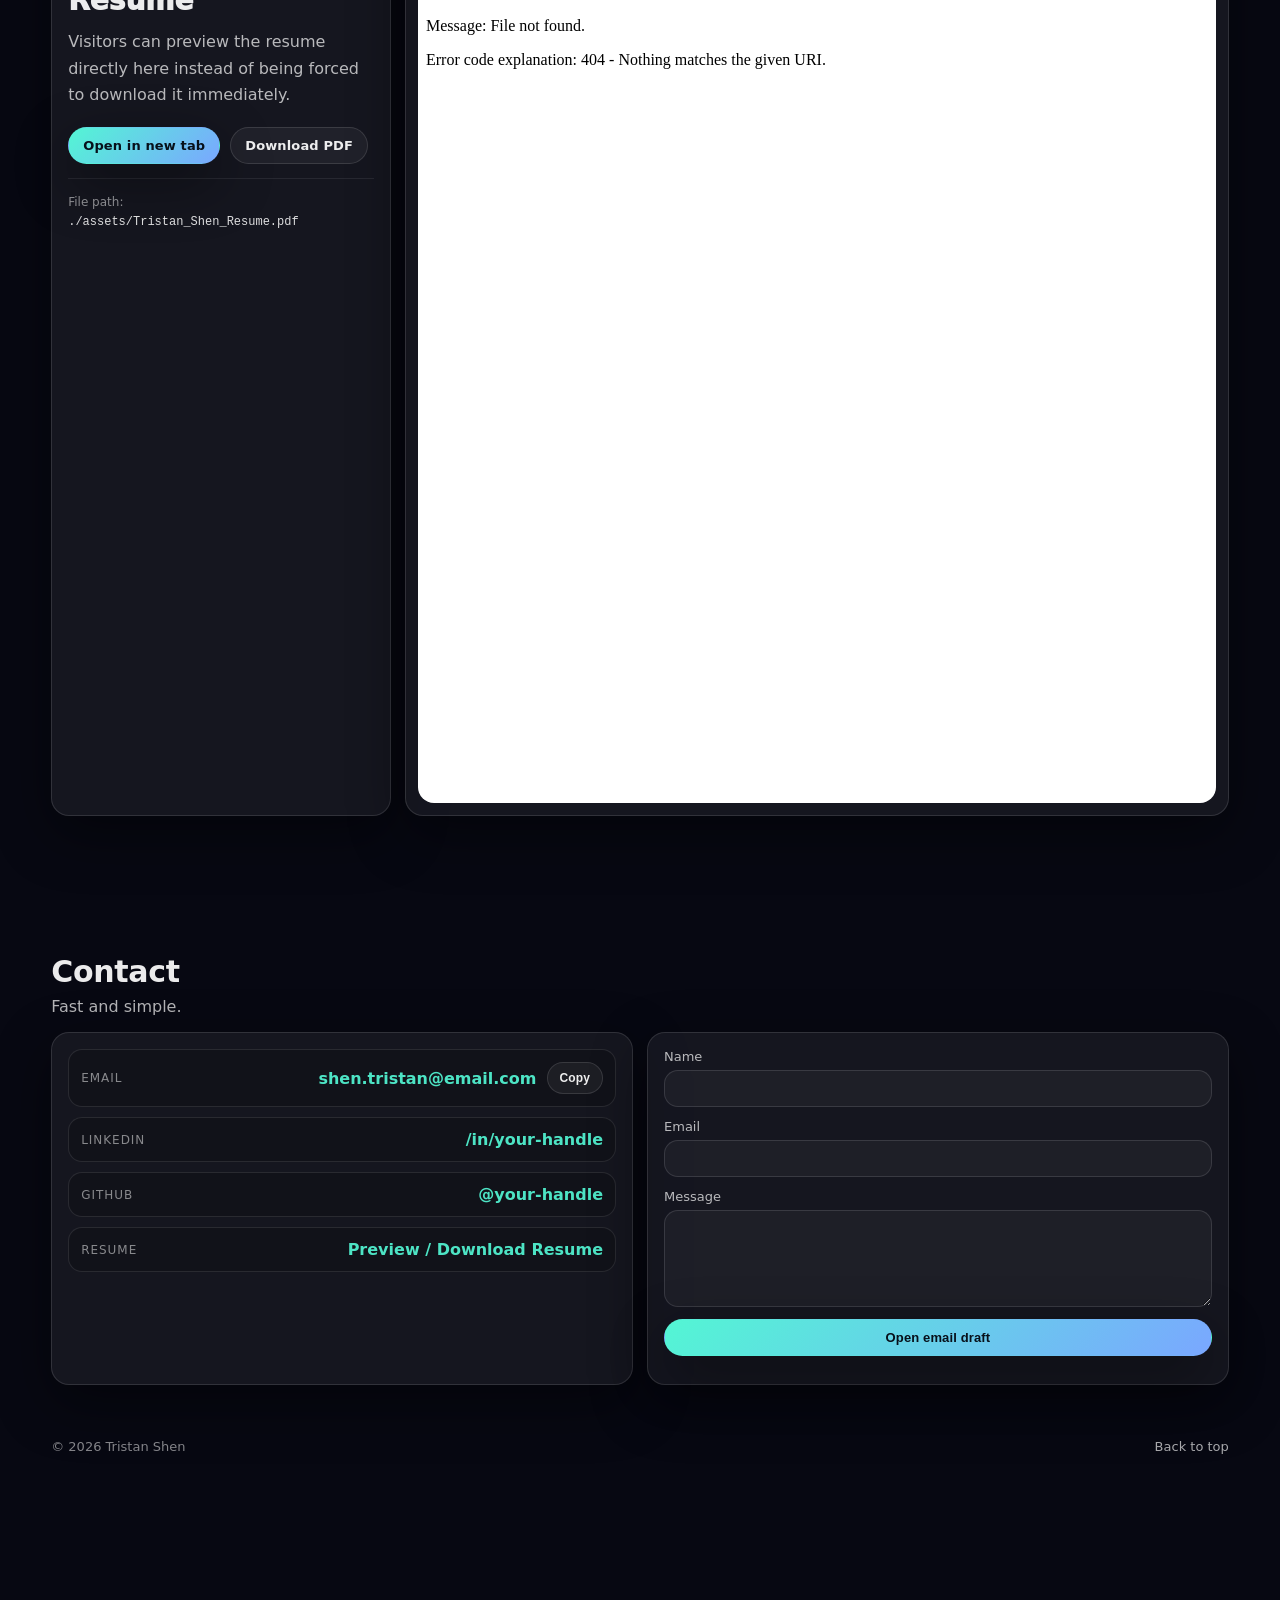
==== commit 6aa07dc7: "new updates" ====
--- a/index.html
+++ b/index.html
@@ -160,7 +160,7 @@
                 </div>
                 <div class="fund">
                   <div class="fundK">Core Tools</div>
-                  <div class="fundV">Excel / SQL / Tableau</div>
+                  <div class="fundV">Ollama / SQL / Claude Code</div>
                 </div>
               </div>
 
@@ -174,7 +174,7 @@
                   <div class="newsItem">
                     <div class="newsTime">Now</div>
                     <div class="newsText">
-                      Math graduate with experience in <strong>project coordination</strong>, <strong>investment research</strong>,
+                      Math graduate with experience in <strong>AI software developement</strong>, <strong>investment research</strong>,
                       and <strong>business operations</strong>.
                     </div>
                   </div>
@@ -229,8 +229,8 @@
               <div class="sideTitle">Skills</div>
 
               <div class="skillCard">
-                <div class="sideK">Execution</div>
-                <div class="sideV">PMO workflow, action tracking, stakeholder updates</div>
+                <div class="sideK">AI integration & agent systems</div>
+                <div class="sideV">LLMs, prompt engineering, Claude Code, OpenClaw</div>
               </div>
 
               <div class="skillCard">
@@ -244,7 +244,7 @@
               </div>
 
               <div class="skillCard">
-                <div class="sideK">Build</div>
+                <div class="sideK">Full-stack development</div>
                 <div class="sideV">React + Flask; clean UI for internal tools</div>
               </div>
 
@@ -306,12 +306,17 @@
 
                 <div class="webbotStatusWrap">
                   <span class="webbotStatus" id="webbotStatus">Chatbot is online</span>
+                  <button class="btn btn--ghost btn--sm" type="button" id="webbotNewChatBtn">
+                    New chat
+                  </button>
                 </div>
               </div>
 
               <div class="webbotMessages" id="webbotMessages">
                 <div class="webbotMsg webbotMsg--bot">
-                  Hi — I can answer questions about Tristan’s background, project work, and target roles.
+                  <div class="webbotMsg webbotMsg--bot">
+                    Hi — I can help with Tristan’s background, projects, skills, public links, and contact or meeting requests.
+                  </div>
                 </div>
               </div>
 
@@ -402,14 +407,14 @@
               <div class="contactRow">
                 <div class="contactKey">Email</div>
                 <div class="contactValWrap">
-                  <a class="contactVal" id="emailLink" href="mailto:you@email.com">you@email.com</a>
+                  <a class="contactVal" id="emailLink" href="mailto:you@email.com">shen.tristan@email.com</a>
                   <button class="btn btn--ghost btn--sm" id="copyEmailBtn" type="button">Copy</button>
                 </div>
               </div>
 
               <div class="contactRow">
                 <div class="contactKey">LinkedIn</div>
-                <a class="contactVal" href="https://www.linkedin.com/in/your-handle" target="_blank" rel="noopener">/in/your-handle</a>
+                <a class="contactVal" href="https://www.linkedin.com/in/zeqiang-shen-991740251" target="_blank" rel="noopener">/in/your-handle</a>
               </div>
 
               <div class="contactRow">
@@ -423,7 +428,7 @@
               </div>
 
               <div class="contactHint">
-                Replace your email, LinkedIn, GitHub, and the PDF file in the assets folder.
+                
               </div>
             </div>
 
@@ -445,7 +450,7 @@
                 </label>
 
                 <button class="btn btn--solid" type="submit">Open email draft</button>
-                <div class="fine">This opens your email client.</div>
+                <div class="fine"></div>
               </form>
             </div>
           </div>
--- a/styles.css
+++ b/styles.css
@@ -1016,7 +1016,10 @@
 }
 
 .webbotStatusWrap {
-  flex-shrink: 0;
+  display: flex;
+  align-items: center;
+  gap: 10px;
+  flex-wrap: wrap;
 }
 
 .webbotStatus {
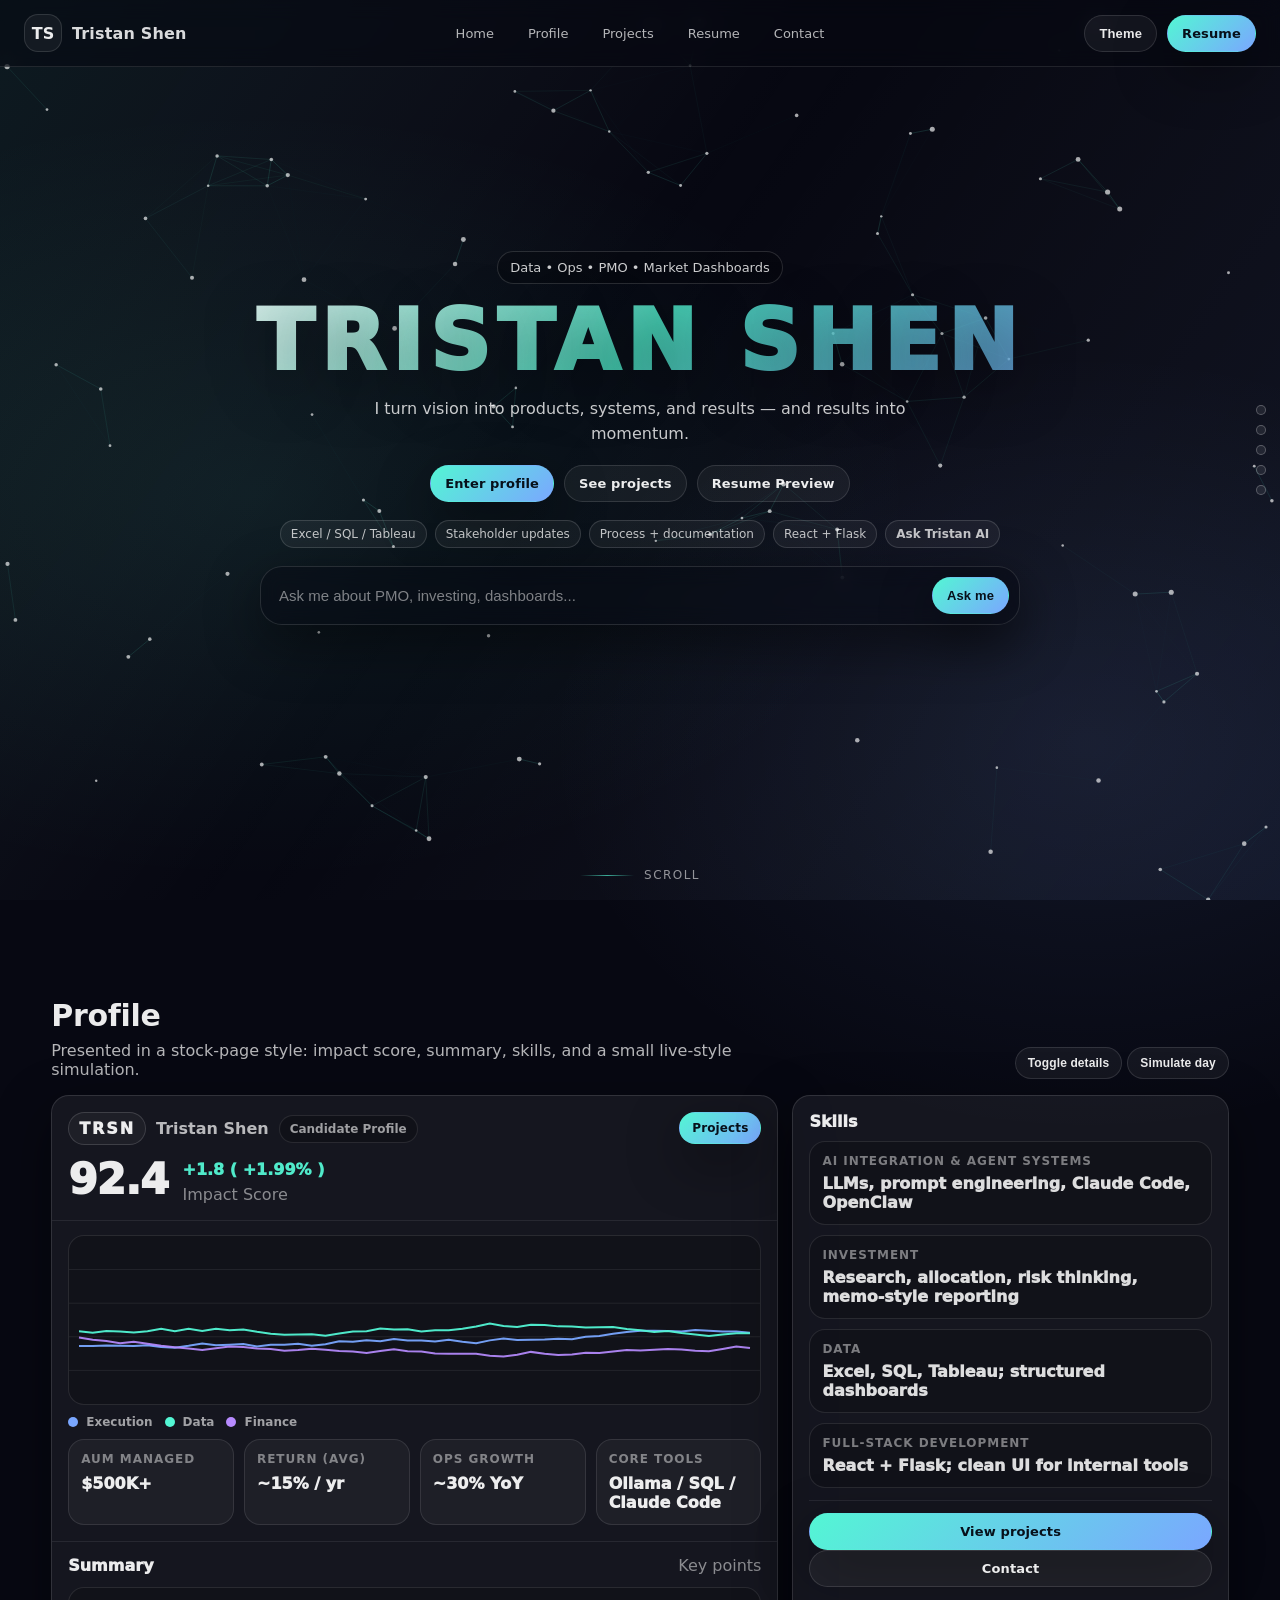
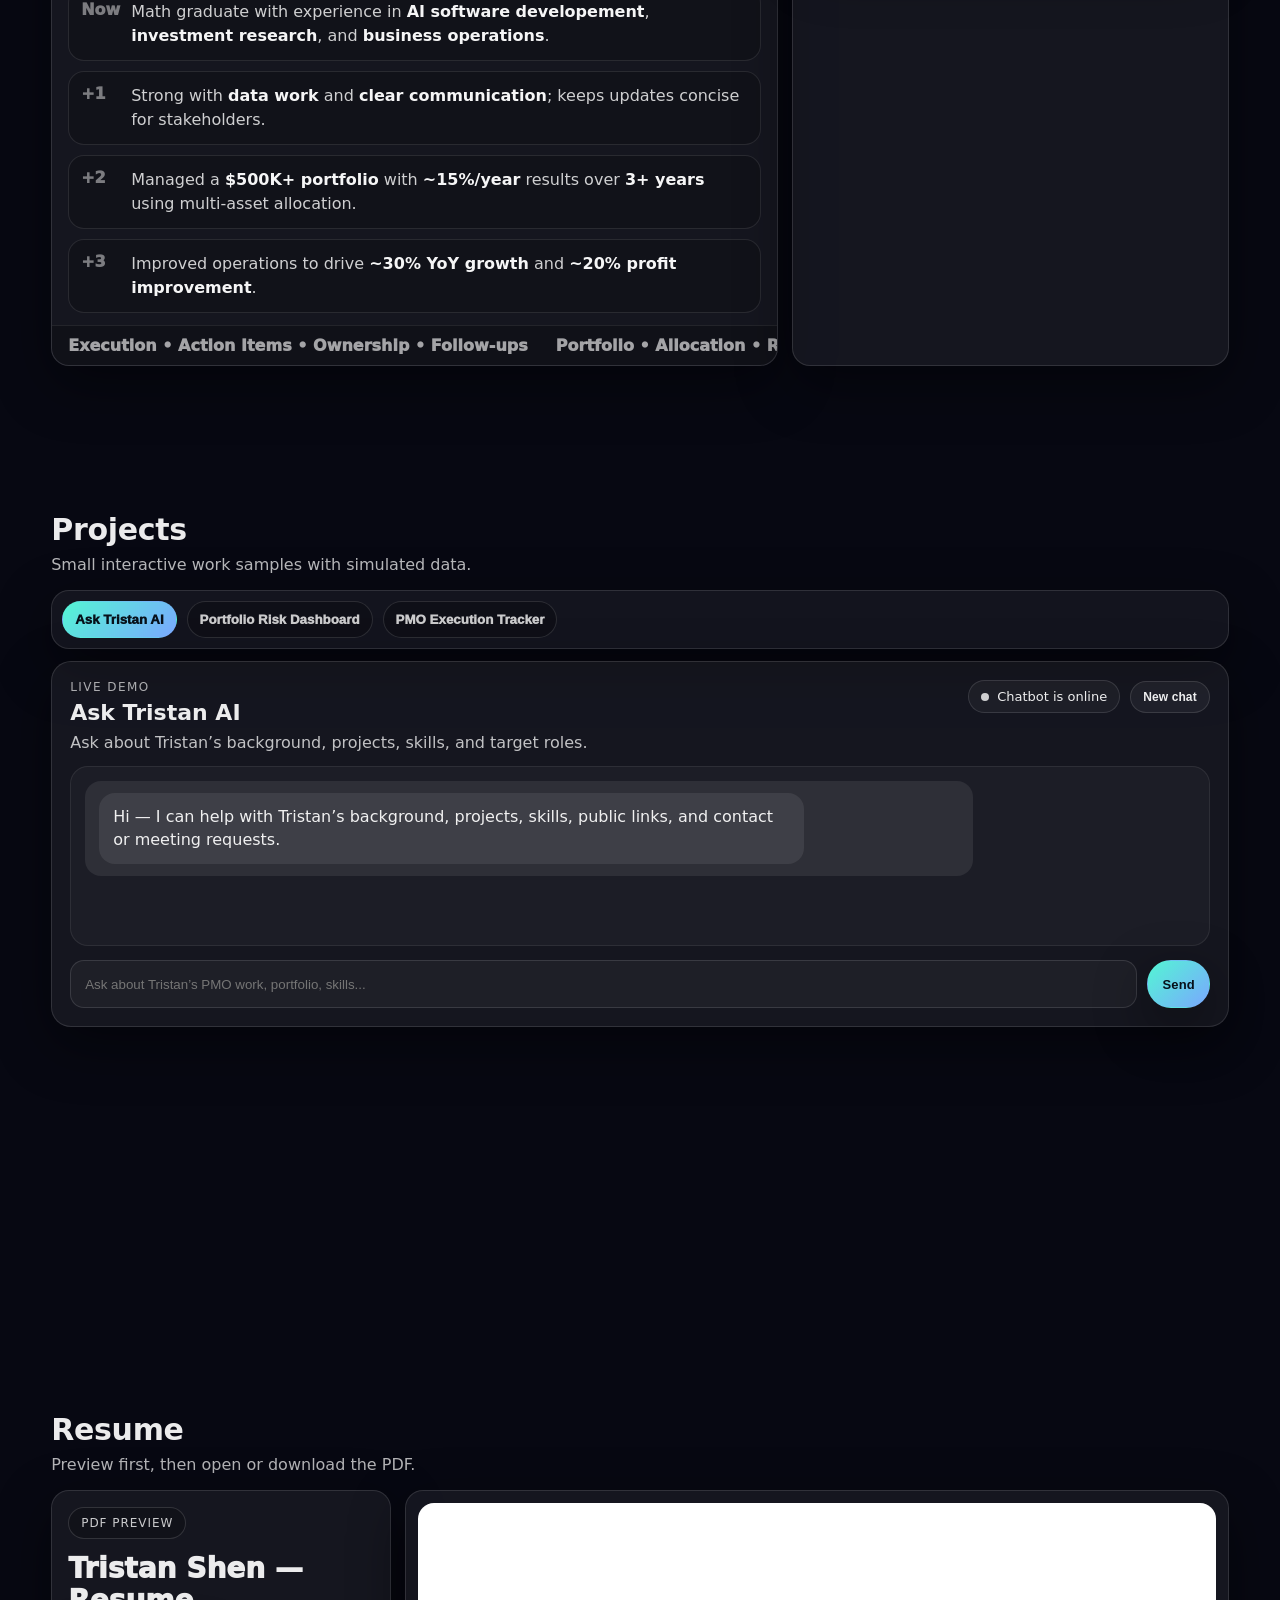
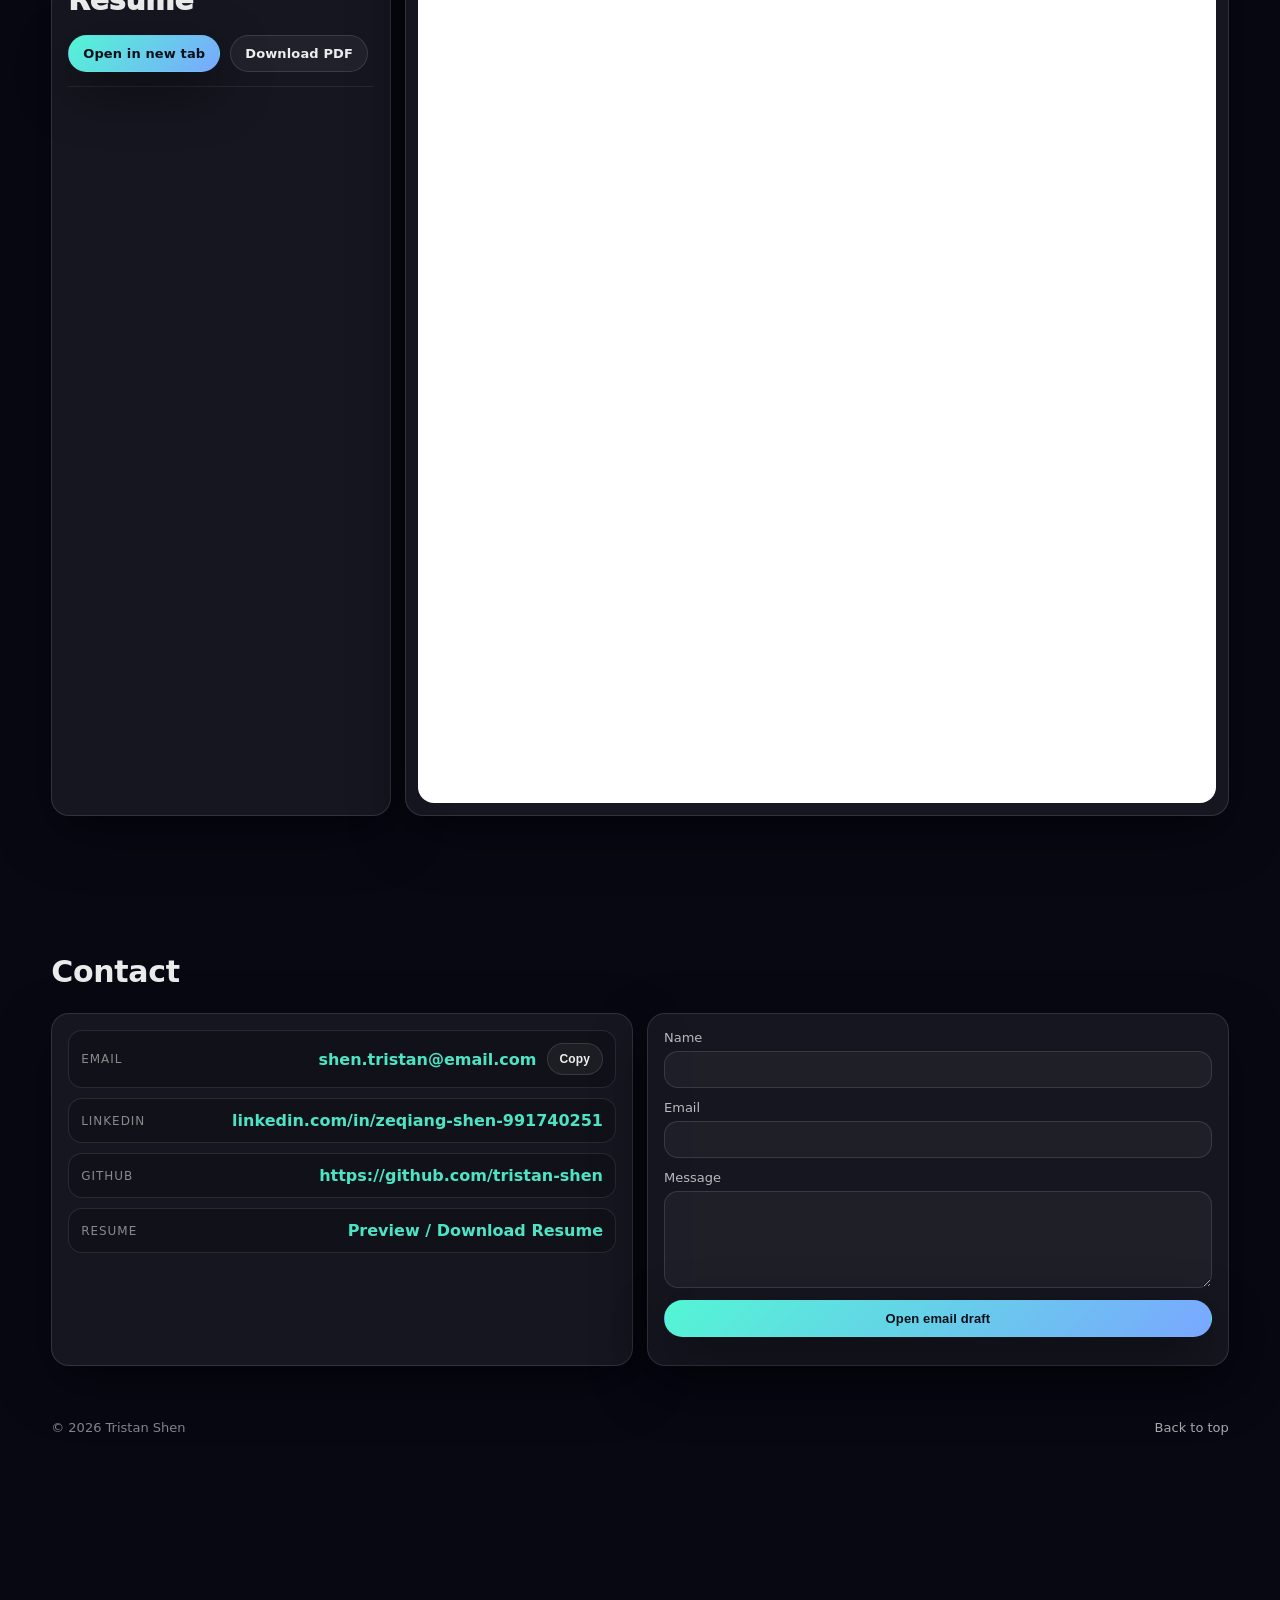
==== commit 14a0ea4a: "some changes" ====
--- a/index.html
+++ b/index.html
@@ -57,7 +57,7 @@
           </h1>
 
           <p class="hero__sub">
-            I build clean systems: tracking, reporting, and decision dashboards.
+            I turn vision into products, systems, and results — and results into momentum.
           </p>
 
           <div class="hero__actions">
@@ -362,29 +362,28 @@
               <div class="resumeBadge">PDF Preview</div>
               <h3 class="resumeTitle">Tristan Shen — Resume</h3>
               <p class="resumeText">
-                Visitors can preview the resume directly here instead of being forced to download it immediately.
               </p>
 
               <div class="resumeActions">
-                <a class="btn btn--solid" href="./assets/Tristan_Shen_Resume.pdf" target="_blank" rel="noreferrer">
+                <a class="btn btn--solid" href="resume.pdf" target="_blank" rel="noreferrer">
                   Open in new tab
                 </a>
-                <a class="btn btn--ghost" href="./assets/Tristan_Shen_Resume.pdf" download>
+                <a class="btn btn--ghost" href="resume.pdf" download>
                   Download PDF
                 </a>
               </div>
 
               <div class="resumeMeta">
-                File path:
+                
                 <br />
-                <code>./assets/Tristan_Shen_Resume.pdf</code>
+                <code></code>
               </div>
             </div>
 
             <div class="card resumeViewerCard">
               <iframe
                 class="resumeViewer"
-                src="./assets/Tristan_Shen_Resume.pdf"
+                src="resume.pdf"
                 title="Resume Preview"
               ></iframe>
             </div>
@@ -398,7 +397,7 @@
           <div class="pageHead">
             <div>
               <h2 class="pageHead__title">Contact</h2>
-              <p class="pageHead__desc">Fast and simple.</p>
+              <p class="pageHead__desc"></p>
             </div>
           </div>
 
@@ -414,12 +413,12 @@
 
               <div class="contactRow">
                 <div class="contactKey">LinkedIn</div>
-                <a class="contactVal" href="https://www.linkedin.com/in/zeqiang-shen-991740251" target="_blank" rel="noopener">/in/your-handle</a>
+                <a class="contactVal" href="https://www.linkedin.com/in/zeqiang-shen-991740251" target="_blank" rel="noopener">linkedin.com/in/zeqiang-shen-991740251</a>
               </div>
 
               <div class="contactRow">
                 <div class="contactKey">GitHub</div>
-                <a class="contactVal" href="https://github.com/your-handle" target="_blank" rel="noopener">@your-handle</a>
+                <a class="contactVal" href="https://github.com/tristan-shen" target="_blank" rel="noopener">https://github.com/tristan-shen</a>
               </div>
 
               <div class="contactRow">
